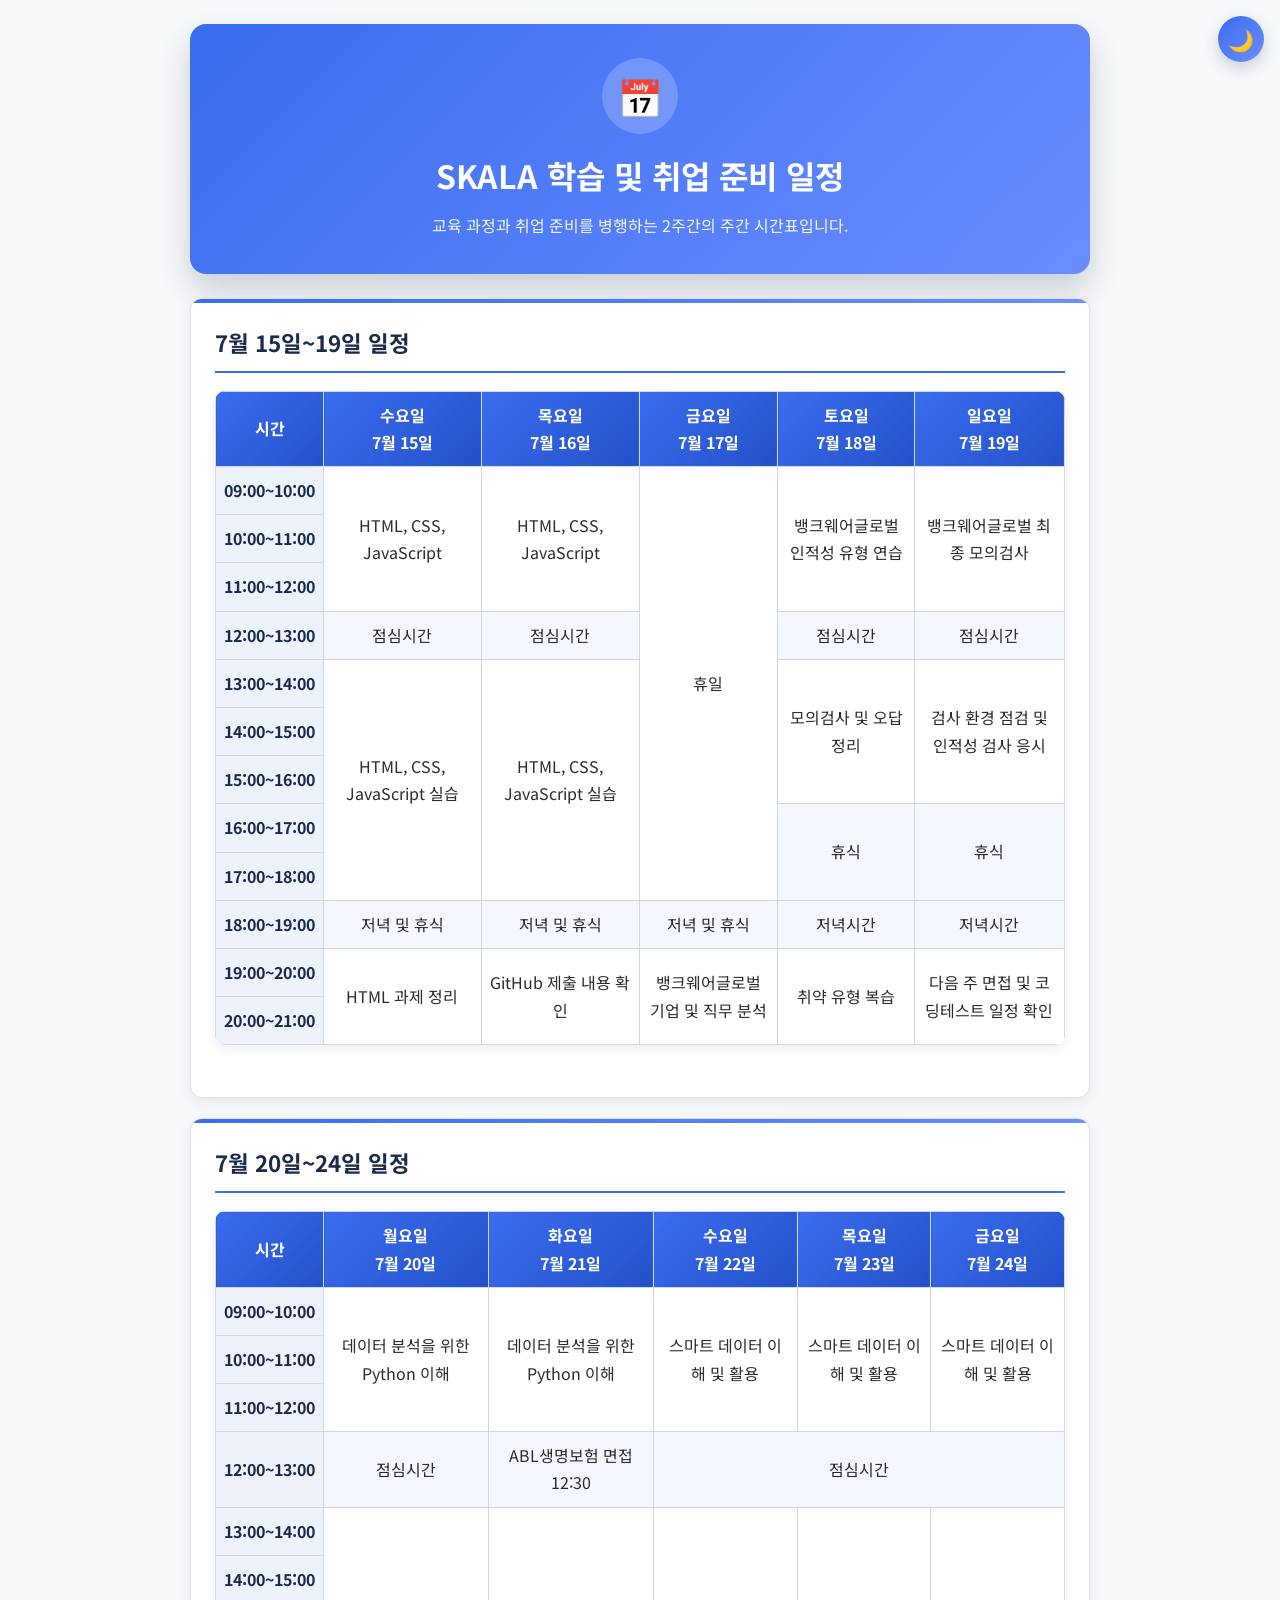
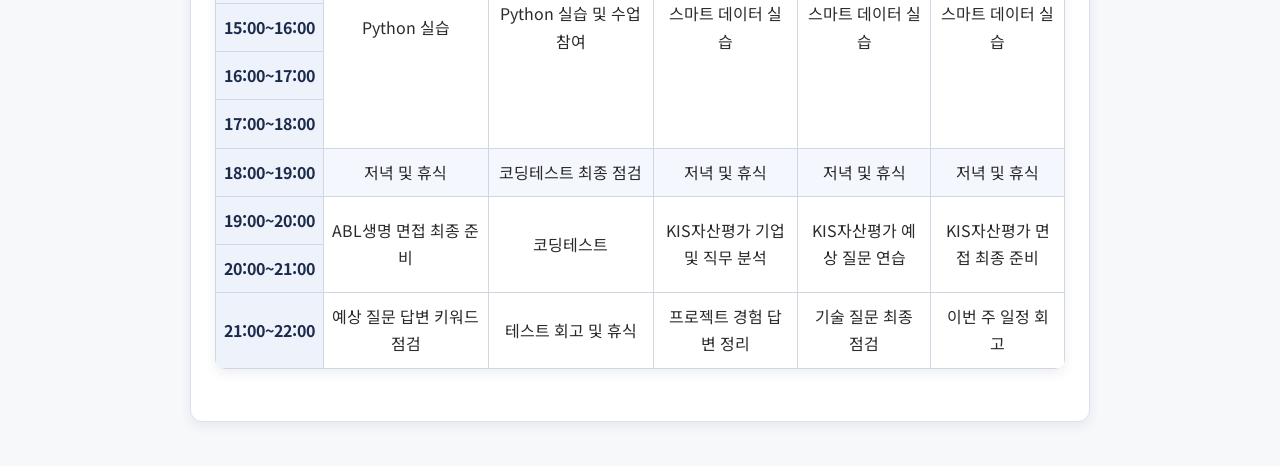
==== html/myClass.html @ 1952b0b2 "feat: 강의 일정표 페이지 재디자인" ====
<!DOCTYPE html>
<html lang="ko">
<head>
  <meta charset="UTF-8">
  <meta name="viewport" content="width=device-width, initial-scale=1.0">
  <title>일정표</title>
  <link rel="icon" type="image/svg+xml" href="../media/favicon.svg">
  <script>
    if (localStorage.getItem("theme") === "dark") {
      document.documentElement.setAttribute("data-theme", "dark");
    }
  </script>
  <link rel="preconnect" href="https://fonts.googleapis.com">
  <link rel="preconnect" href="https://fonts.gstatic.com" crossorigin>
  <link href="https://fonts.googleapis.com/css2?family=Noto+Sans+KR:wght@400;500;700&display=swap" rel="stylesheet">
  <link rel="stylesheet" href="../css/style.css">
</head>
<body>
  <button id="theme-toggle" class="theme-toggle" aria-label="다크모드 전환">🌙</button>
  <div class="container">
  <header class="hero">
    <div class="hero-icon">📅</div>
    <h1>SKALA 학습 및 취업 준비 일정</h1>
    <p>교육 과정과 취업 준비를 병행하는 2주간의 주간 시간표입니다.</p>
  </header>

  <section class="section-card">
  <h2>7월 15일~19일 일정</h2>
  <table>
    <thead>
      <tr>
        <th>시간</th>
        <th>수요일<br>7월 15일</th>
        <th>목요일<br>7월 16일</th>
        <th>금요일<br>7월 17일</th>
        <th>토요일<br>7월 18일</th>
        <th>일요일<br>7월 19일</th>
      </tr>
    </thead>
    <tbody>
      <tr>
        <th>09:00~10:00</th>
        <td rowspan="3">HTML, CSS, JavaScript</td>
        <td rowspan="3">HTML, CSS, JavaScript</td>
        <td rowspan="9">휴일</td>
        <td rowspan="3">뱅크웨어글로벌 인적성 유형 연습</td>
        <td rowspan="3">뱅크웨어글로벌 최종 모의검사</td>
      </tr>
      <tr>
        <th>10:00~11:00</th>
      </tr>
      <tr>
        <th>11:00~12:00</th>
      </tr>
      <tr>
        <th>12:00~13:00</th>
        <td>점심시간</td>
        <td>점심시간</td>
        <td>점심시간</td>
        <td>점심시간</td>
      </tr>
      <tr>
        <th>13:00~14:00</th>
        <td rowspan="5">HTML, CSS, JavaScript 실습</td>
        <td rowspan="5">HTML, CSS, JavaScript 실습</td>
        <td rowspan="3">모의검사 및 오답 정리</td>
        <td rowspan="3">검사 환경 점검 및 인적성 검사 응시</td>
      </tr>
      <tr>
        <th>14:00~15:00</th>
      </tr>
      <tr>
        <th>15:00~16:00</th>
      </tr>
      <tr>
        <th>16:00~17:00</th>
        <td rowspan="2">휴식</td>
        <td rowspan="2">휴식</td>
      </tr>
      <tr>
        <th>17:00~18:00</th>
      </tr>
      <tr>
        <th>18:00~19:00</th>
        <td>저녁 및 휴식</td>
        <td>저녁 및 휴식</td>
        <td>저녁 및 휴식</td>
        <td>저녁시간</td>
        <td>저녁시간</td>
      </tr>
      <tr>
        <th>19:00~20:00</th>
        <td rowspan="2">HTML 과제 정리</td>
        <td rowspan="2">GitHub 제출 내용 확인</td>
        <td rowspan="2">뱅크웨어글로벌 기업 및 직무 분석</td>
        <td rowspan="2">취약 유형 복습</td>
        <td rowspan="2">다음 주 면접 및 코딩테스트 일정 확인</td>
      </tr>
      <tr>
        <th>20:00~21:00</th>
      </tr>
    </tbody>
  </table>
  </section>

  <section class="section-card">
  <h2>7월 20일~24일 일정</h2>
  <table>
    <thead>
      <tr>
        <th>시간</th>
        <th>월요일<br>7월 20일</th>
        <th>화요일<br>7월 21일</th>
        <th>수요일<br>7월 22일</th>
        <th>목요일<br>7월 23일</th>
        <th>금요일<br>7월 24일</th>
      </tr>
    </thead>
    <tbody>
      <tr>
        <th>09:00~10:00</th>
        <td rowspan="3">데이터 분석을 위한 Python 이해</td>
        <td rowspan="3">데이터 분석을 위한 Python 이해</td>
        <td rowspan="3">스마트 데이터 이해 및 활용</td>
        <td rowspan="3">스마트 데이터 이해 및 활용</td>
        <td rowspan="3">스마트 데이터 이해 및 활용</td>
      </tr>
      <tr>
        <th>10:00~11:00</th>
      </tr>
      <tr>
        <th>11:00~12:00</th>
      </tr>
      <tr>
        <th>12:00~13:00</th>
        <td>점심시간</td>
        <td>ABL생명보험 면접 12:30</td>
        <td colspan="3">점심시간</td>
      </tr>
      <tr>
        <th>13:00~14:00</th>
        <td rowspan="5">Python 실습</td>
        <td rowspan="5">Python 실습 및 수업 참여</td>
        <td rowspan="5">스마트 데이터 실습</td>
        <td rowspan="5">스마트 데이터 실습</td>
        <td rowspan="5">스마트 데이터 실습</td>
      </tr>
      <tr>
        <th>14:00~15:00</th>
      </tr>
      <tr>
        <th>15:00~16:00</th>
      </tr>
      <tr>
        <th>16:00~17:00</th>
      </tr>
      <tr>
        <th>17:00~18:00</th>
      </tr>
      <tr>
        <th>18:00~19:00</th>
        <td>저녁 및 휴식</td>
        <td>코딩테스트 최종 점검</td>
        <td>저녁 및 휴식</td>
        <td>저녁 및 휴식</td>
        <td>저녁 및 휴식</td>
      </tr>
      <tr>
        <th>19:00~20:00</th>
        <td rowspan="2">ABL생명 면접 최종 준비</td>
        <td rowspan="2">코딩테스트</td>
        <td rowspan="2">KIS자산평가 기업 및 직무 분석</td>
        <td rowspan="2">KIS자산평가 예상 질문 연습</td>
        <td rowspan="2">KIS자산평가 면접 최종 준비</td>
      </tr>
      <tr>
        <th>20:00~21:00</th>
      </tr>
      <tr>
        <th>21:00~22:00</th>
        <td>예상 질문 답변 키워드 점검</td>
        <td>테스트 회고 및 휴식</td>
        <td>프로젝트 경험 답변 정리</td>
        <td>기술 질문 최종 점검</td>
        <td>이번 주 일정 회고</td>
      </tr>
    </tbody>
  </table>
  </section>
  </div>
  <script src="../script/darkMode.js"></script>
</body>
</html>
---- css/style.css ----
/* ===== 색상 변수 (라이트 테마 기본값) ===== */
:root {
  --color-bg: #f7f8fa;
  --color-text: #2b2b2b;
  --color-heading: #1a2b4c;
  --color-heading-accent: #24479c;
  --color-primary: #3a6df0;
  --color-primary-dark: #2451c9;
  --color-primary-light: #6a8dff;
  --color-card-bg: #ffffff;
  --color-border: #dbe2ef;
  --color-aside-bg: #eef2fb;
  --color-input-border: #c3ccdb;
  --color-reset-bg: #e4e8f0;
  --color-reset-bg-hover: #d3d9e6;
  --color-table-border: #d0d7e2;
  --color-row-alt: #f4f7fd;
  --color-row-hover: #dfe8fb;
  --color-shadow: rgba(26, 43, 76, 0.08);
  --color-shadow-strong: rgba(26, 43, 76, 0.2);
  --color-invalid: #d32f2f;
  --color-valid: #2e7d32;
}

/* ===== 다크 테마 오버라이드 ===== */
:root[data-theme="dark"] {
  --color-bg: #0f1420;
  --color-text: #dfe4f0;
  --color-heading: #f3f5fb;
  --color-heading-accent: #9db4f5;
  --color-primary: #5b8dff;
  --color-primary-dark: #3a6df0;
  --color-primary-light: #86a8ff;
  --color-card-bg: #1a2133;
  --color-border: #2b3450;
  --color-aside-bg: #1e2740;
  --color-input-border: #3a4560;
  --color-reset-bg: #2a3350;
  --color-reset-bg-hover: #35406a;
  --color-table-border: #2b3450;
  --color-row-alt: #202a42;
  --color-row-hover: #2b3757;
  --color-shadow: rgba(0, 0, 0, 0.4);
  --color-shadow-strong: rgba(0, 0, 0, 0.6);
  --color-invalid: #ff6b6b;
  --color-valid: #4caf50;
}

/* ===== 전체 테마 ===== */
body {
  font-family: "Noto Sans KR", sans-serif;
  line-height: 1.7;
  color: var(--color-text);
  background-color: var(--color-bg);
  margin: 0;
  padding: 24px;
  transition: background-color 0.3s ease, color 0.3s ease;
}

/* ===== 접근성: 키보드 포커스 표시 ===== */
a:focus-visible,
button:focus-visible,
input:focus-visible,
select:focus-visible,
textarea:focus-visible {
  outline: 3px solid var(--color-primary);
  outline-offset: 2px;
  border-radius: 4px;
}

/* ===== 접근성: 시각적으로 숨기되 스크린리더에는 노출 ===== */
.visually-hidden {
  position: absolute;
  width: 1px;
  height: 1px;
  padding: 0;
  margin: -1px;
  overflow: hidden;
  clip: rect(0, 0, 0, 0);
  white-space: nowrap;
  border: 0;
}

/* ===== 제목 강조 ===== */
h1 {
  color: var(--color-heading);
  font-size: 2em;
  padding-bottom: 12px;
  margin-bottom: 20px;
  border-bottom: 3px solid var(--color-primary);
}

h2 {
  color: var(--color-heading);
  font-size: 1.4em;
  padding: 8px 12px;
  margin-top: 32px;
  border-left: 5px solid var(--color-primary);
  background-color: var(--color-aside-bg);
  border-radius: 0 8px 8px 0;
}

h3 {
  color: var(--color-heading-accent);
}

/* ===== 링크 스타일 ===== */
a {
  color: var(--color-primary);
  text-decoration: none;
  transition: color 0.2s ease;
}

a:hover {
  color: var(--color-primary-dark);
  text-decoration: underline;
}

/* ===== 레이아웃 컨테이너 ===== */
.container {
  max-width: 900px;
  margin: 0 auto;
  padding: 0 16px;
}

/* ===== 히어로 헤더 (index.html) ===== */
header {
  background: linear-gradient(135deg, var(--color-primary), var(--color-primary-light));
  color: #ffffff;
  padding: 32px;
  border-radius: 16px;
  box-shadow: 0 16px 32px var(--color-shadow-strong);
  margin-bottom: 24px;
}

header h1 {
  color: #ffffff;
  border-bottom: none;
  margin: 0 0 10px 0;
  padding-bottom: 0;
  animation: fadeIn 1s ease;
}

header p {
  color: rgba(255, 255, 255, 0.92);
  margin: 0;
  max-width: 640px;
}

/* ===== 카드 공통 상단 그라데이션 바 ===== */
.side-column aside,
.side-column .game-section,
.content-layout main {
  position: relative;
  overflow: hidden;
}

.side-column aside::before,
.side-column .game-section::before,
.content-layout main::before {
  content: "";
  position: absolute;
  top: 0;
  left: 0;
  right: 0;
  height: 4px;
  background: linear-gradient(90deg, var(--color-primary), var(--color-primary-light));
}

/* ===== 여행 사진 카드 (myTrip.html) ===== */
.trip-card {
  margin: 0;
}

.trip-card img {
  display: block;
  width: 100%;
  height: 170px;
  object-fit: cover;
  border-radius: 10px;
  box-shadow: 0 4px 12px var(--color-shadow);
  transition: transform 0.25s ease, box-shadow 0.25s ease;
}

.trip-card img:hover {
  transform: translateY(-5px);
  box-shadow: 0 14px 26px var(--color-shadow-strong);
}

.trip-card figcaption {
  margin-top: 10px;
}

.trip-card figcaption strong {
  color: var(--color-heading);
  font-size: 1.05em;
}

.trip-card .trip-year {
  color: var(--color-heading-accent);
  font-size: 0.9em;
}

.trip-card figcaption small {
  display: block;
  margin-top: 4px;
  font-size: 0.75em;
  color: var(--color-heading-accent);
}

/* 미디어(오디오/비디오)를 카드 폭에 맞춤 */
.section-card audio {
  width: 100%;
}

.section-card video {
  display: block;
  width: 100%;
  max-width: 640px;
  margin: 0 auto;
  border-radius: 10px;
}

/* ===== 테이블 (myClass.html) ===== */
table {
  border-collapse: collapse;
  width: 100%;
  margin-bottom: 28px;
  box-shadow: 0 4px 12px var(--color-shadow);
  border-radius: 10px;
  overflow: hidden;
}

th,
td {
  border: 1px solid var(--color-table-border);
  padding: 10px 8px;
  text-align: center;
}

thead th {
  background: linear-gradient(135deg, var(--color-primary), var(--color-primary-dark));
  color: #ffffff;
}

tbody th {
  background-color: var(--color-aside-bg);
  color: var(--color-heading);
}

td {
  background-color: var(--color-card-bg);
  transition: background-color 0.15s ease;
}

/* 짝수 행 zebra 스트라이핑 */
tbody tr:nth-child(even) td {
  background-color: var(--color-row-alt);
}

/* 셀(칸) hover 강조 */
tbody td:hover {
  background-color: var(--color-row-hover);
}

/* ===== 회원가입 폼 (signUp.html) ===== */
fieldset {
  border: 1px solid var(--color-border);
  border-radius: 10px;
  padding: 20px;
  margin-bottom: 24px;
  background-color: var(--color-card-bg);
  box-shadow: 0 4px 12px var(--color-shadow);
}

legend {
  float: left;
  width: 100%;
  box-sizing: border-box;
  padding: 0 0 12px 0;
  margin-bottom: 18px;
  border-bottom: 2px solid var(--color-primary);
  font-weight: 700;
  color: var(--color-heading);
  font-size: 1.1em;
}

/* legend를 float으로 정상 흐름에 넣은 뒤 본문이 아래로 오도록 */
legend + * {
  clear: left;
}

label {
  font-weight: 500;
}

input[type="text"],
input[type="password"],
input[type="date"],
select,
textarea {
  width: 100%;
  max-width: 360px;
  padding: 10px 12px;
  margin-top: 6px;
  font-family: inherit;
  font-size: 1em;
  color: var(--color-text);
  background-color: var(--color-card-bg);
  border: 1px solid var(--color-input-border);
  border-radius: 6px;
  box-sizing: border-box;
  transition: border-color 0.2s ease;
}

input[type="text"]:focus,
input[type="password"]:focus,
input[type="date"]:focus,
select:focus,
textarea:focus {
  outline: none;
  border-color: var(--color-primary);
}

.hidden {
  display: none;
}

input[type="submit"],
input[type="reset"] {
  padding: 12px 24px;
  margin-right: 10px;
  font-size: 1em;
  font-weight: 700;
  border-radius: 6px;
  border: none;
  cursor: pointer;
  box-shadow: 0 4px 10px var(--color-shadow);
  transition: background-color 0.2s ease, transform 0.2s ease, box-shadow 0.2s ease;
}

input[type="submit"] {
  background: linear-gradient(135deg, var(--color-primary), var(--color-primary-dark));
  color: #ffffff;
}

input[type="submit"]:hover {
  transform: translateY(-2px);
  box-shadow: 0 10px 20px var(--color-shadow-strong);
}

input[type="reset"] {
  background-color: var(--color-reset-bg);
  color: var(--color-text);
}

input[type="reset"]:hover {
  background-color: var(--color-reset-bg-hover);
}

/* ===== 공통 히어로 헤더 (signUp / myProfile / myHoliday) ===== */
.hero {
  text-align: center;
  padding: 34px 24px;
  margin: 0 auto 24px auto;
  background: linear-gradient(135deg, var(--color-primary), var(--color-primary-light));
  border-radius: 16px;
  box-shadow: 0 16px 32px var(--color-shadow-strong);
}

/* 폼 폭에 맞춘 좁은 히어로 (signUp) */
.hero-narrow {
  max-width: 520px;
}

.hero-icon {
  width: 76px;
  height: 76px;
  margin: 0 auto 14px auto;
  display: flex;
  align-items: center;
  justify-content: center;
  font-size: 2.3em;
  background-color: rgba(255, 255, 255, 0.2);
  border-radius: 50%;
}

.hero h1 {
  color: #ffffff;
  border-bottom: none;
  margin: 0 0 10px 0;
  padding-bottom: 0;
}

.hero p {
  color: rgba(255, 255, 255, 0.92);
  margin: 0 auto;
  max-width: 480px;
}

/* ===== 회원가입 폼 레이아웃 (signUp.html) ===== */
.signup-form {
  max-width: 520px;
  margin: 0 auto;
}

.form-group {
  margin-bottom: 18px;
}

.form-group:last-child {
  margin-bottom: 0;
}

.form-group label,
.form-group .group-label {
  display: block;
  margin-bottom: 6px;
  font-weight: 500;
  color: var(--color-heading);
}

.form-group .required {
  color: var(--color-invalid);
  font-size: 0.85em;
  font-weight: 400;
}

/* 폼 내 입력 요소는 카드 폭에 맞춰 꽉 차게 */
.signup-form input[type="text"],
.signup-form input[type="password"],
.signup-form input[type="date"],
.signup-form select,
.signup-form textarea {
  max-width: 100%;
  margin-top: 0;
}

.signup-form textarea {
  resize: vertical;
}

/* 입력창 + 아이콘 래퍼 */
.input-wrap {
  position: relative;
}

.input-wrap input {
  padding-right: 38px;
}

.input-wrap.has-toggle input {
  padding-right: 68px;
}

/* 입력창 안쪽 ✓/✗ 상태 아이콘 */
.field-status {
  position: absolute;
  top: 50%;
  right: 12px;
  transform: translateY(-50%);
  font-size: 1em;
  font-weight: 700;
  pointer-events: none;
}

.input-wrap.has-toggle .field-status {
  right: 42px;
}

.field-status.valid {
  color: var(--color-valid);
}

.field-status.invalid {
  color: var(--color-invalid);
}

/* 비밀번호 표시/숨김 토글 */
.pw-toggle {
  position: absolute;
  top: 50%;
  right: 6px;
  transform: translateY(-50%);
  width: 30px;
  height: 30px;
  padding: 0;
  font-size: 1em;
  background: none;
  border: none;
  border-radius: 6px;
  box-shadow: none;
  cursor: pointer;
}

.pw-toggle:hover {
  background-color: var(--color-aside-bg);
  transform: translateY(-50%);
  box-shadow: none;
}

/* 자기소개 글자 수 카운터 */
.char-counter {
  display: block;
  margin-top: 4px;
  text-align: right;
  font-size: 0.85em;
  color: var(--color-heading-accent);
}

/* 이메일 한 줄 배치 */
.email-row {
  display: flex;
  flex-wrap: wrap;
  align-items: center;
  gap: 8px;
}

.email-row .email-at {
  color: var(--color-heading-accent);
  font-weight: 700;
}

.email-row #userEmail {
  flex: 1 1 120px;
}

.email-row #emailDomain {
  flex: 0 1 auto;
  width: auto;
}

.email-row #customDomain {
  flex: 1 1 100%;
}

/* 라디오 / 체크박스 그룹 */
.option-row {
  display: flex;
  flex-wrap: wrap;
  gap: 8px 20px;
}

.option-column {
  display: flex;
  flex-direction: column;
  gap: 10px;
}

.option {
  display: inline-flex;
  align-items: center;
  gap: 6px;
  font-weight: 400;
  cursor: pointer;
}

.option input {
  width: auto;
  margin: 0;
  cursor: pointer;
}

/* 제출 / 초기화 버튼 영역 */
.form-actions {
  display: flex;
  gap: 12px;
  margin-top: 8px;
}

.form-actions input {
  flex: 1;
  margin-right: 0;
}

/* ===== 좁은 페이지 컨테이너 (myProfile / myHoliday) ===== */
.container-narrow {
  max-width: 640px;
}

/* ===== 공통 섹션 카드 (myProfile / myHoliday) ===== */
.section-card {
  position: relative;
  overflow: hidden;
  background-color: var(--color-card-bg);
  border: 1px solid var(--color-border);
  border-radius: 12px;
  padding: 24px;
  margin-bottom: 20px;
  box-shadow: 0 4px 12px var(--color-shadow);
}

.section-card::before {
  content: "";
  position: absolute;
  top: 0;
  left: 0;
  right: 0;
  height: 4px;
  background: linear-gradient(90deg, var(--color-primary), var(--color-primary-light));
}

.section-card h2 {
  margin: 0 0 18px 0;
  padding: 0 0 10px 0;
  background: none;
  border-left: none;
  border-bottom: 2px solid var(--color-primary);
  border-radius: 0;
}

/* ===== 프로필 리스트 (myProfile.html) ===== */
/* 좋아하는 음식 - 칩 그리드 */
.food-list {
  list-style: none;
  margin: 0;
  padding: 0;
  display: grid;
  grid-template-columns: repeat(2, 1fr);
  gap: 12px;
}

.food-list li {
  padding: 14px 16px;
  background-color: var(--color-aside-bg);
  border-radius: 10px;
  font-weight: 500;
  transition: transform 0.2s ease;
}

.food-list li:hover {
  transform: translateY(-3px);
}

/* 올해 할 일 - 번호 뱃지 리스트 */
.todo-list {
  list-style: none;
  margin: 0;
  padding: 0;
  counter-reset: todo;
}

.todo-list li {
  counter-increment: todo;
  display: flex;
  align-items: center;
  gap: 14px;
  padding: 14px 0;
  border-bottom: 1px solid var(--color-border);
}

.todo-list li:last-child {
  border-bottom: none;
}

.todo-list li::before {
  content: counter(todo);
  flex-shrink: 0;
  width: 30px;
  height: 30px;
  display: flex;
  align-items: center;
  justify-content: center;
  background: linear-gradient(135deg, var(--color-primary), var(--color-primary-dark));
  color: #ffffff;
  border-radius: 50%;
  font-weight: 700;
  font-size: 0.9em;
}

/* 나를 설명하는 단어들 - 키워드 카드 */
.keyword-list {
  margin: 0;
  display: grid;
  gap: 16px;
}

.keyword-item {
  padding-left: 14px;
  border-left: 3px solid var(--color-primary);
}

.keyword-item dt {
  display: inline-block;
  margin-bottom: 6px;
  padding: 4px 14px;
  background: linear-gradient(135deg, var(--color-primary), var(--color-primary-dark));
  color: #ffffff;
  border-radius: 20px;
  font-weight: 700;
  font-size: 0.95em;
}

.keyword-item dd {
  margin: 0;
  color: var(--color-text);
}

/* ===== 휴일 페이지 타임라인 (myHoliday.html) ===== */
.timeline {
  position: relative;
  margin: 0;
}

.timeline::before {
  content: "";
  position: absolute;
  left: 30px;
  top: 14px;
  bottom: 14px;
  width: 2px;
  background: var(--color-border);
  z-index: 0;
}

.timeline-item {
  position: relative;
  display: flex;
  gap: 16px;
  padding-bottom: 18px;
}

.timeline-item:last-child {
  padding-bottom: 0;
}

.timeline-time {
  position: relative;
  z-index: 1;
  flex-shrink: 0;
  width: 60px;
  height: 28px;
  display: flex;
  align-items: center;
  justify-content: center;
  background: linear-gradient(135deg, var(--color-primary), var(--color-primary-dark));
  color: #ffffff;
  border-radius: 20px;
  font-weight: 700;
  font-size: 0.85em;
}

.timeline-desc {
  margin: 0;
  padding-top: 3px;
}

/* ===== 버튼 (미니 게임 등) ===== */
button {
  padding: 10px 20px;
  font-size: 1em;
  font-weight: 700;
  font-family: inherit;
  color: #ffffff;
  background: linear-gradient(135deg, var(--color-primary), var(--color-primary-dark));
  border: none;
  border-radius: 6px;
  cursor: pointer;
  box-shadow: 0 4px 10px var(--color-shadow);
  transition: background-color 0.2s ease, transform 0.2s ease, box-shadow 0.2s ease;
}

button:hover {
  transform: translateY(-2px);
  box-shadow: 0 10px 20px var(--color-shadow-strong);
}

/* ===== 다크모드 토글 버튼 ===== */
.theme-toggle {
  position: fixed;
  top: 16px;
  right: 16px;
  z-index: 1000;
  width: 46px;
  height: 46px;
  padding: 0;
  border-radius: 50%;
  border: none;
  background: linear-gradient(135deg, var(--color-primary), var(--color-primary-light));
  color: #ffffff;
  font-size: 1.3em;
  line-height: 1;
  display: flex;
  align-items: center;
  justify-content: center;
  cursor: pointer;
  box-shadow: 0 6px 16px var(--color-shadow-strong);
  transition: transform 0.25s ease;
}

.theme-toggle:hover {
  transform: scale(1.12) rotate(12deg);
}

/* ===== 바로가기 메뉴 Flexbox (index.html) ===== */
nav ul {
  display: flex;
  flex-wrap: wrap;
  gap: 12px 20px;
  list-style: none;
  padding: 0;
}

nav a {
  display: inline-block;
  padding: 8px 14px;
  border-radius: 20px;
  background-color: var(--color-aside-bg);
  color: var(--color-heading);
  transition: background-color 0.2s ease, color 0.2s ease, transform 0.2s ease, box-shadow 0.2s ease;
}

nav a:hover {
  background: linear-gradient(135deg, var(--color-primary), var(--color-primary-dark));
  color: #ffffff;
  text-decoration: none;
  transform: translateY(-2px);
  box-shadow: 0 6px 14px var(--color-shadow);
}

/* ===== 메뉴 하단 구분선 (index.html) ===== */
.nav-divider {
  border: none;
  border-top: 3px solid var(--color-primary);
  margin: 24px 0;
}

/* ===== main/side-column 가로 배치 (index.html) ===== */
.content-layout {
  display: flex;
  gap: 24px;
  align-items: stretch;
}

.content-layout main {
  flex: 2.2;
  min-width: 0;
  background-color: var(--color-card-bg);
  border: 1px solid var(--color-border);
  border-radius: 10px;
  padding: 16px;
  box-shadow: 0 4px 12px var(--color-shadow);
}

.side-column {
  flex: 1;
  min-width: 260px;
  display: flex;
  flex-direction: column;
  gap: 20px;
}

.side-column aside,
.side-column .game-section {
  border-radius: 10px;
  padding: 16px;
  box-shadow: 0 4px 12px var(--color-shadow);
}

.side-column aside {
  background-color: var(--color-aside-bg);
}

.side-column .game-section {
  background-color: var(--color-card-bg);
  border: 1px solid var(--color-border);
  display: flex;
  flex-direction: column;
  gap: 10px;
  align-items: stretch;
}

.side-column .game-section button {
  width: 100%;
  text-align: center;
}

.content-layout main h2,
.side-column aside h2,
.side-column .game-section h2 {
  margin-top: 0;
}

/* ===== 이달의 베스트 컷 (index.html) ===== */
.best-cut {
  margin: 0;
}

.best-cut img {
  width: 100%;
  height: auto;
  display: block;
  border-radius: 10px;
  box-shadow: 0 8px 20px var(--color-shadow);
}

.best-cut figcaption {
  margin-top: 10px;
  font-size: 0.9em;
  color: var(--color-heading-accent);
  font-style: italic;
}

/* ===== 여행 사진 Grid (myTrip.html) ===== */
.trip-gallery {
  display: grid;
  grid-template-columns: repeat(3, 1fr);
  gap: 20px;
}

/* ===== 헤더 등장 애니메이션 ===== */
@keyframes fadeIn {
  from {
    opacity: 0;
    transform: translateY(-16px);
  }
  to {
    opacity: 1;
    transform: translateY(0);
  }
}

/* ===== 실시간 날씨/시각 (index.html) ===== */
#weather-box,
#worldtime-box {
  margin-top: 12px;
  padding: 12px;
  background-color: var(--color-card-bg);
  border: 1px solid var(--color-border);
  border-radius: 8px;
}

#weather-box ul,
#worldtime-box ul {
  margin: 8px 0 0 0;
  padding-left: 20px;
}

/* ===== 실시간 유효성 검사 (signUp.html) ===== */
.field-feedback {
  display: inline-block;
  margin-top: 4px;
  min-height: 1.1em;
  font-size: 0.85em;
}

.field-feedback.invalid {
  color: var(--color-invalid);
}

.field-feedback.valid {
  color: var(--color-valid);
}

input.invalid {
  border-color: var(--color-invalid) !important;
}

input.valid {
  border-color: var(--color-valid) !important;
}

/* ===== 반응형 웹 디자인 (786px 이하) ===== */
@media (max-width: 786px) {
  body {
    padding: 16px;
  }

  nav ul {
    flex-direction: column;
  }

  .content-layout {
    flex-direction: column;
  }

  .trip-gallery {
    grid-template-columns: 1fr;
  }

  .theme-toggle {
    top: 10px;
    right: 10px;
    width: 40px;
    height: 40px;
    font-size: 1.1em;
  }
}
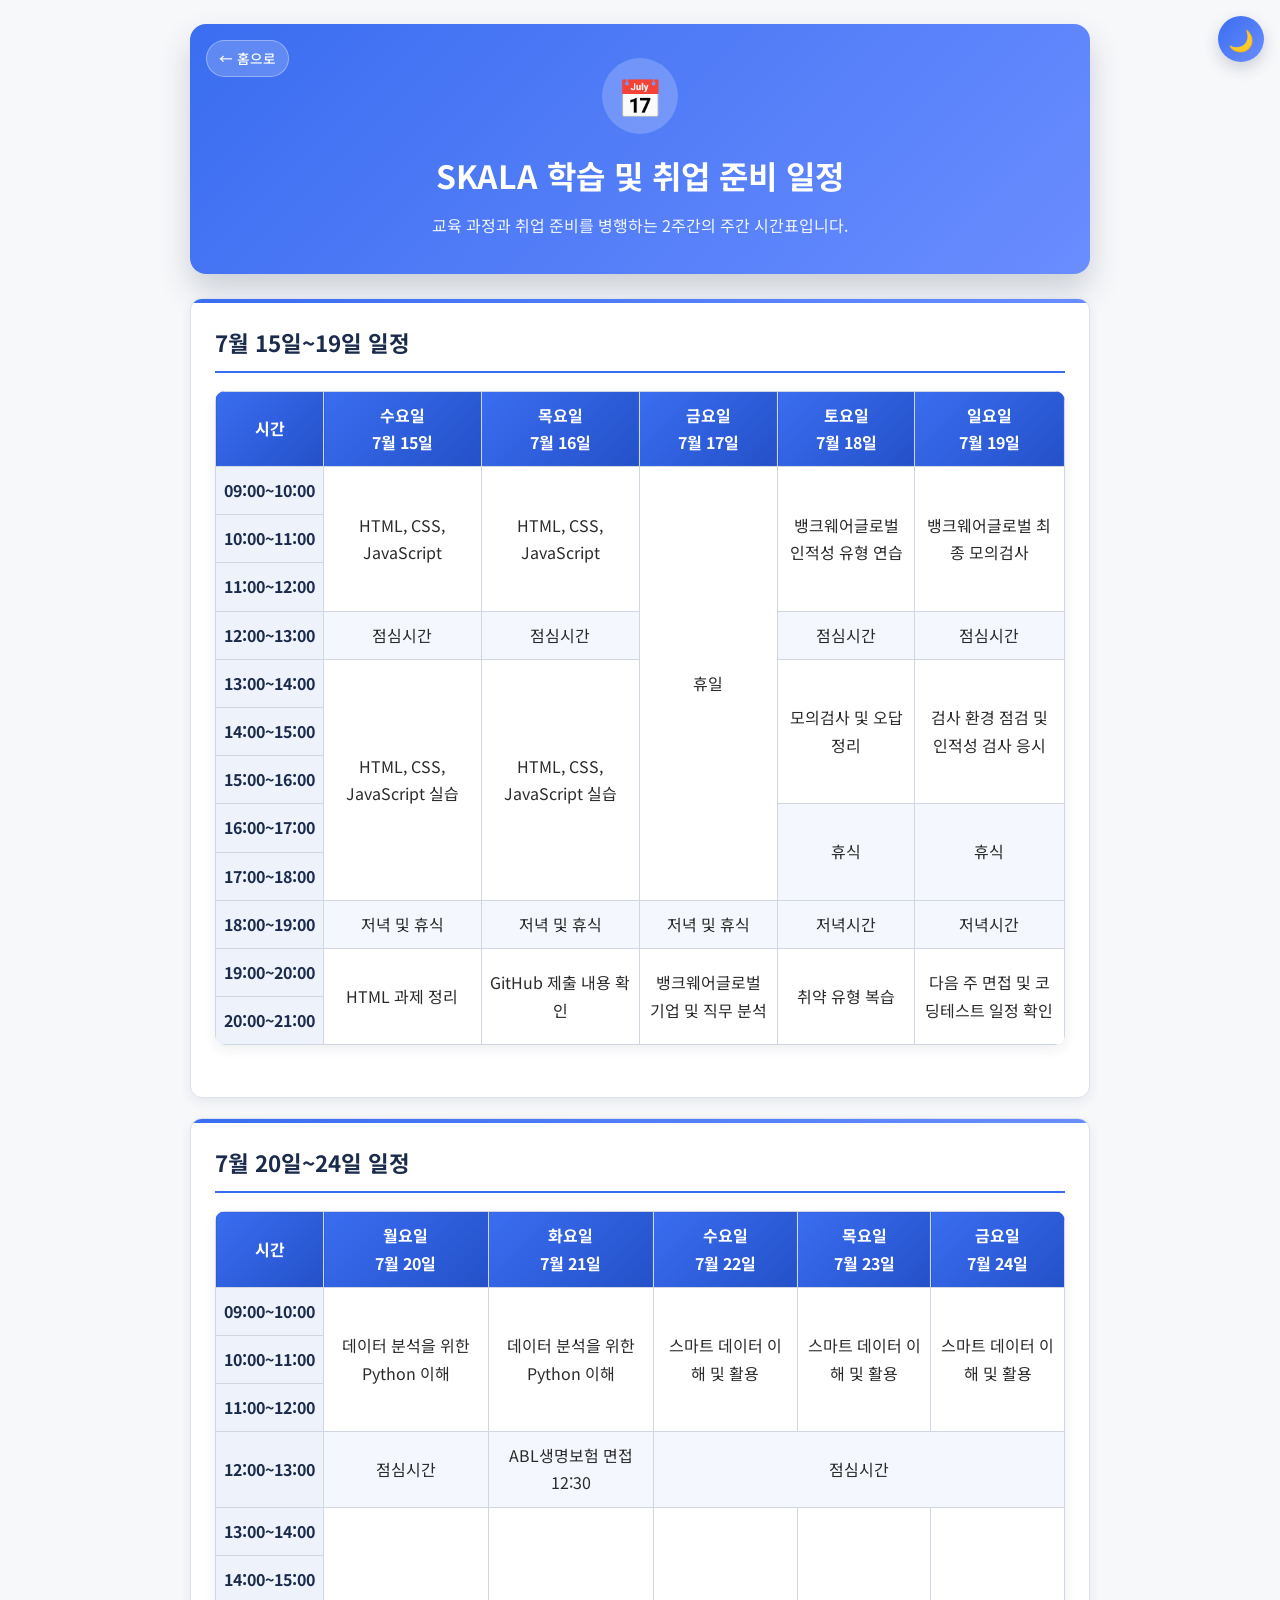
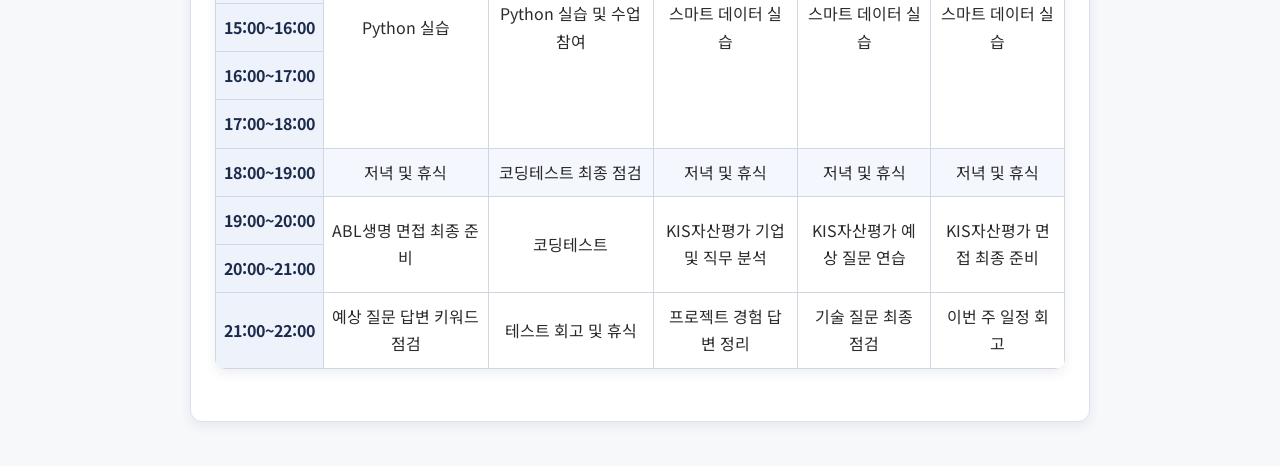
==== commit d0d18354: "feat: 하위 페이지 hero에 홈으로 돌아가는 링크 추가" ====
--- a/html/myClass.html
+++ b/html/myClass.html
@@ -19,6 +19,7 @@
   <button id="theme-toggle" class="theme-toggle" aria-label="다크모드 전환">🌙</button>
   <div class="container">
   <header class="hero">
+    <a href="index.html" class="home-link">← 홈으로</a>
     <div class="hero-icon">📅</div>
     <h1>SKALA 학습 및 취업 준비 일정</h1>
     <p>교육 과정과 취업 준비를 병행하는 2주간의 주간 시간표입니다.</p>
--- a/css/style.css
+++ b/css/style.css
@@ -2,6 +2,7 @@
 :root {
   --color-bg: #f7f8fa;
   --color-text: #2b2b2b;
+  --color-text-muted: #6b7280;
   --color-heading: #1a2b4c;
   --color-heading-accent: #24479c;
   --color-primary: #3a6df0;
@@ -26,6 +27,7 @@
 :root[data-theme="dark"] {
   --color-bg: #0f1420;
   --color-text: #dfe4f0;
+  --color-text-muted: #9aa4bd;
   --color-heading: #f3f5fb;
   --color-heading-accent: #9db4f5;
   --color-primary: #5b8dff;
@@ -123,41 +125,15 @@
   padding: 0 16px;
 }
 
-/* ===== 히어로 헤더 (index.html) ===== */
-header {
-  background: linear-gradient(135deg, var(--color-primary), var(--color-primary-light));
-  color: #ffffff;
-  padding: 32px;
-  border-radius: 16px;
-  box-shadow: 0 16px 32px var(--color-shadow-strong);
-  margin-bottom: 24px;
-}
-
-header h1 {
-  color: #ffffff;
-  border-bottom: none;
-  margin: 0 0 10px 0;
-  padding-bottom: 0;
-  animation: fadeIn 1s ease;
-}
-
-header p {
-  color: rgba(255, 255, 255, 0.92);
-  margin: 0;
-  max-width: 640px;
-}
-
 /* ===== 카드 공통 상단 그라데이션 바 ===== */
 .side-column aside,
-.side-column .game-section,
-.content-layout main {
+.side-column .game-section {
   position: relative;
   overflow: hidden;
 }
 
 .side-column aside::before,
-.side-column .game-section::before,
-.content-layout main::before {
+.side-column .game-section::before {
   content: "";
   position: absolute;
   top: 0;
@@ -360,6 +336,7 @@
 
 /* ===== 공통 히어로 헤더 (signUp / myProfile / myHoliday) ===== */
 .hero {
+  position: relative;
   text-align: center;
   padding: 34px 24px;
   margin: 0 auto 24px auto;
@@ -368,6 +345,28 @@
   box-shadow: 0 16px 32px var(--color-shadow-strong);
 }
 
+.home-link {
+  position: absolute;
+  top: 16px;
+  left: 16px;
+  display: inline-flex;
+  align-items: center;
+  gap: 4px;
+  padding: 6px 12px;
+  font-size: 0.85rem;
+  font-weight: 500;
+  color: #ffffff;
+  background-color: rgba(255, 255, 255, 0.18);
+  border: 1px solid rgba(255, 255, 255, 0.35);
+  border-radius: 999px;
+  transition: background-color 0.2s ease, transform 0.2s ease;
+}
+
+.home-link:hover {
+  background-color: rgba(255, 255, 255, 0.3);
+  transform: translateX(-2px);
+}
+
 /* 폼 폭에 맞춘 좁은 히어로 (signUp) */
 .hero-narrow {
   max-width: 520px;
@@ -390,12 +389,29 @@
   border-bottom: none;
   margin: 0 0 10px 0;
   padding-bottom: 0;
+  animation: fadeIn 1s ease;
 }
 
 .hero p {
   color: rgba(255, 255, 255, 0.92);
   margin: 0 auto;
   max-width: 480px;
+}
+
+/* 히어로 인사말 + 실시간 시계 (index.html) */
+.hero-clock {
+  width: fit-content;
+  margin: 16px auto 0;
+  padding: 8px 18px;
+  background-color: rgba(255, 255, 255, 0.18);
+  border-radius: 20px;
+  color: #ffffff;
+  font-weight: 500;
+  font-variant-numeric: tabular-nums;
+}
+
+.hero-clock #clock {
+  font-weight: 700;
 }
 
 /* ===== 회원가입 폼 레이아웃 (signUp.html) ===== */
@@ -696,6 +712,55 @@
   color: var(--color-text);
 }
 
+/* ===== 회원가입 완료 페이지 (signUpResult.html) ===== */
+/* 안내 사항 체크 리스트 */
+.notice-list {
+  list-style: none;
+  margin: 0;
+  padding: 0;
+}
+
+.notice-list li {
+  position: relative;
+  padding: 8px 0 8px 30px;
+}
+
+.notice-list li::before {
+  content: "✓";
+  position: absolute;
+  left: 0;
+  top: 8px;
+  color: var(--color-valid);
+  font-weight: 700;
+}
+
+/* 이동 링크 - 버튼형 그리드 */
+.result-links {
+  display: grid;
+  grid-template-columns: repeat(2, 1fr);
+  gap: 12px;
+  margin-top: 14px;
+}
+
+.result-links a {
+  display: block;
+  padding: 14px 16px;
+  text-align: center;
+  background-color: var(--color-aside-bg);
+  color: var(--color-heading);
+  border-radius: 10px;
+  font-weight: 500;
+  transition: transform 0.2s ease, background 0.2s ease, color 0.2s ease, box-shadow 0.2s ease;
+}
+
+.result-links a:hover {
+  background: linear-gradient(135deg, var(--color-primary), var(--color-primary-dark));
+  color: #ffffff;
+  text-decoration: none;
+  transform: translateY(-3px);
+  box-shadow: 0 8px 18px var(--color-shadow);
+}
+
 /* ===== 휴일 페이지 타임라인 (myHoliday.html) ===== */
 .timeline {
   position: relative;
@@ -792,30 +857,64 @@
   transform: scale(1.12) rotate(12deg);
 }
 
-/* ===== 바로가기 메뉴 Flexbox (index.html) ===== */
-nav ul {
+/* ===== 스탯 요약 스트립 (index.html) ===== */
+.stats-strip {
   display: flex;
   flex-wrap: wrap;
-  gap: 12px 20px;
-  list-style: none;
-  padding: 0;
-}
-
-nav a {
-  display: inline-block;
-  padding: 8px 14px;
-  border-radius: 20px;
-  background-color: var(--color-aside-bg);
+  justify-content: center;
+  gap: 6px 20px;
+  margin-bottom: 24px;
+  font-size: 0.85em;
+  color: var(--color-heading-accent);
+}
+
+.stat-item strong {
+  color: var(--color-primary);
+  font-weight: 700;
+}
+
+/* ===== 바로가기 카드 그리드 (index.html) ===== */
+.nav-cards {
+  display: grid;
+  grid-template-columns: repeat(auto-fit, minmax(160px, 1fr));
+  gap: 16px;
+}
+
+.nav-card {
+  display: flex;
+  flex-direction: column;
+  align-items: center;
+  text-align: center;
+  gap: 6px;
+  padding: 20px 16px;
+  background-color: var(--color-card-bg);
+  border: 1px solid var(--color-border);
+  border-radius: 12px;
   color: var(--color-heading);
-  transition: background-color 0.2s ease, color 0.2s ease, transform 0.2s ease, box-shadow 0.2s ease;
-}
-
-nav a:hover {
-  background: linear-gradient(135deg, var(--color-primary), var(--color-primary-dark));
-  color: #ffffff;
+  box-shadow: 0 4px 12px var(--color-shadow);
+  transition: transform 0.2s ease, box-shadow 0.2s ease, border-color 0.2s ease;
+}
+
+.nav-card:hover {
+  transform: translateY(-5px);
+  border-color: var(--color-primary);
+  box-shadow: 0 14px 26px var(--color-shadow-strong);
   text-decoration: none;
-  transform: translateY(-2px);
-  box-shadow: 0 6px 14px var(--color-shadow);
+}
+
+.nav-card-icon {
+  font-size: 2em;
+  line-height: 1;
+}
+
+.nav-card-title {
+  font-weight: 700;
+  color: var(--color-heading);
+}
+
+.nav-card-desc {
+  font-size: 0.82em;
+  color: var(--color-heading-accent);
 }
 
 /* ===== 메뉴 하단 구분선 (index.html) ===== */
@@ -829,17 +928,19 @@
 .content-layout {
   display: flex;
   gap: 24px;
-  align-items: stretch;
-}
-
-.content-layout main {
+  align-items: flex-start;
+}
+
+.main-column {
   flex: 2.2;
   min-width: 0;
-  background-color: var(--color-card-bg);
-  border: 1px solid var(--color-border);
-  border-radius: 10px;
-  padding: 16px;
-  box-shadow: 0 4px 12px var(--color-shadow);
+  display: flex;
+  flex-direction: column;
+  gap: 20px;
+}
+
+.main-column .section-card {
+  margin-bottom: 0;
 }
 
 .side-column {
@@ -875,30 +976,343 @@
   text-align: center;
 }
 
+/* ===== 미니 게임 버튼 애니메이션 ===== */
+.game-emoji {
+  display: inline-block;
+  transform-origin: 70% 70%;
+  animation: gameWiggle 2.6s ease-in-out infinite;
+}
+
+@keyframes gameWiggle {
+  0%, 88%, 100% { transform: rotate(0deg); }
+  91% { transform: rotate(-14deg); }
+  94% { transform: rotate(12deg); }
+  97% { transform: rotate(-6deg); }
+}
+
+.game-btn {
+  position: relative;
+  overflow: hidden;
+  display: flex;
+  align-items: center;
+  justify-content: center;
+  gap: 10px;
+  /* 로드 시 순차 등장 */
+  opacity: 0;
+  animation: gameBtnIn 0.5s ease forwards;
+}
+
+.game-section .game-btn:nth-of-type(1) { animation-delay: 0.05s; }
+.game-section .game-btn:nth-of-type(2) { animation-delay: 0.15s; }
+.game-section .game-btn:nth-of-type(3) { animation-delay: 0.25s; }
+
+@keyframes gameBtnIn {
+  from { opacity: 0; transform: translateY(12px); }
+  to { opacity: 1; transform: translateY(0); }
+}
+
+.game-btn-icon {
+  font-size: 1.3rem;
+  line-height: 1;
+  transition: transform 0.25s ease;
+}
+
+.game-btn:hover .game-btn-icon {
+  animation: gameIconBounce 0.5s ease;
+}
+
+@keyframes gameIconBounce {
+  0%, 100% { transform: translateY(0) rotate(0); }
+  30% { transform: translateY(-5px) rotate(-8deg); }
+  60% { transform: translateY(-2px) rotate(6deg); }
+}
+
+/* 호버 시 빛 스윕 효과 */
+.game-btn::after {
+  content: "";
+  position: absolute;
+  top: 0;
+  left: -75%;
+  width: 50%;
+  height: 100%;
+  background: linear-gradient(
+    120deg,
+    rgba(255, 255, 255, 0) 0%,
+    rgba(255, 255, 255, 0.45) 50%,
+    rgba(255, 255, 255, 0) 100%
+  );
+  transform: skewX(-20deg);
+  pointer-events: none;
+}
+
+.game-btn:hover::after {
+  animation: gameShine 0.7s ease;
+}
+
+@keyframes gameShine {
+  from { left: -75%; }
+  to { left: 130%; }
+}
+
+@media (prefers-reduced-motion: reduce) {
+  .game-emoji,
+  .game-btn {
+    animation: none;
+    opacity: 1;
+  }
+  .game-btn:hover .game-btn-icon,
+  .game-btn:hover::after {
+    animation: none;
+  }
+}
+
 .content-layout main h2,
 .side-column aside h2,
 .side-column .game-section h2 {
   margin-top: 0;
 }
 
-/* ===== 이달의 베스트 컷 (index.html) ===== */
-.best-cut {
+/* ===== 실시간 정보 위젯 ===== */
+.live-header {
+  display: flex;
+  align-items: center;
+  gap: 8px;
+}
+
+.live-dot {
+  width: 10px;
+  height: 10px;
+  border-radius: 50%;
+  background-color: var(--color-valid);
+  box-shadow: 0 0 0 0 var(--color-valid);
+  animation: livePulse 1.8s infinite;
+}
+
+@keyframes livePulse {
+  0% {
+    box-shadow: 0 0 0 0 rgba(46, 125, 50, 0.5);
+  }
+  70% {
+    box-shadow: 0 0 0 8px rgba(46, 125, 50, 0);
+  }
+  100% {
+    box-shadow: 0 0 0 0 rgba(46, 125, 50, 0);
+  }
+}
+
+.location-badge {
+  display: inline-block;
+  margin: 0 0 4px;
+  padding: 4px 12px;
+  border-radius: 999px;
+  font-size: 0.85rem;
+  font-weight: 500;
+  color: var(--color-primary-dark);
+  background-color: var(--color-card-bg);
+  border: 1px solid var(--color-border);
+}
+
+@media (prefers-reduced-motion: reduce) {
+  .live-dot {
+    animation: none;
+  }
+}
+
+.info-city {
+  margin: 0 0 10px;
+  font-weight: 700;
+}
+
+.weather-main {
+  display: flex;
+  align-items: center;
+  gap: 12px;
+  margin-bottom: 12px;
+  padding: 14px 16px;
+  border-radius: 12px;
+  color: #ffffff;
+  background: linear-gradient(135deg, #6b7a90, #97a6ba);
+  box-shadow: 0 4px 10px var(--color-shadow);
+}
+
+.weather-main-icon {
+  font-size: 2.4rem;
+  line-height: 1;
+}
+
+.weather-main-text {
+  font-size: 1.25rem;
+  font-weight: 700;
+  text-shadow: 0 1px 2px rgba(0, 0, 0, 0.25);
+}
+
+/* 날씨 상태·낮밤에 따른 배경 그라데이션 */
+.weather-main.sky-clear-day {
+  background: linear-gradient(135deg, #4a90e2, #67c1f5);
+}
+.weather-main.sky-clear-night {
+  background: linear-gradient(135deg, #1e2a52, #3a4780);
+}
+.weather-main.sky-cloud {
+  background: linear-gradient(135deg, #6b7a90, #97a6ba);
+}
+.weather-main.sky-fog {
+  background: linear-gradient(135deg, #8a94a3, #aeb6c2);
+}
+.weather-main.sky-rain {
+  background: linear-gradient(135deg, #445c7a, #6b8299);
+}
+.weather-main.sky-snow {
+  background: linear-gradient(135deg, #5d86b3, #9cbfe0);
+}
+.weather-main.sky-storm {
+  background: linear-gradient(135deg, #34344e, #565676);
+}
+
+.stat-grid {
+  display: grid;
+  grid-template-columns: 1fr 1fr;
+  gap: 10px;
+}
+
+.stat-tile {
+  display: flex;
+  flex-direction: column;
+  align-items: center;
+  gap: 2px;
+  padding: 12px 8px;
+  border-radius: 10px;
+  background-color: var(--color-card-bg);
+  border: 1px solid var(--color-border);
+}
+
+.stat-tile-icon {
+  font-size: 1.4rem;
+  line-height: 1;
+}
+
+.stat-tile-value {
+  font-size: 1.35rem;
+  font-weight: 700;
+  color: var(--color-primary);
+}
+
+.stat-tile-label {
+  font-size: 0.8rem;
+  color: var(--color-text-muted);
+}
+
+.time-display {
+  display: flex;
+  align-items: baseline;
+  gap: 10px;
+  margin-bottom: 6px;
+}
+
+.time-big {
+  font-size: 2rem;
+  font-weight: 700;
+  color: var(--color-primary);
+  line-height: 1;
+}
+
+.time-date {
+  font-size: 0.95rem;
+  color: var(--color-text-muted);
+}
+
+.time-zone {
   margin: 0;
-}
-
-.best-cut img {
+  font-size: 0.9rem;
+  color: var(--color-text-muted);
+}
+
+/* ===== 이달의 베스트 컷 캐러셀 (index.html) ===== */
+.carousel-slides {
+  position: relative;
+  height: 280px;
+  border-radius: 12px;
+  overflow: hidden;
+  box-shadow: 0 8px 20px var(--color-shadow);
+}
+
+.carousel-slide {
+  position: absolute;
+  inset: 0;
+  margin: 0;
+  opacity: 0;
+  transition: opacity 0.8s ease;
+}
+
+.carousel-slide.active {
+  opacity: 1;
+}
+
+.carousel-slide img {
   width: 100%;
-  height: auto;
+  height: 100%;
+  object-fit: cover;
   display: block;
-  border-radius: 10px;
-  box-shadow: 0 8px 20px var(--color-shadow);
-}
-
-.best-cut figcaption {
-  margin-top: 10px;
+}
+
+.carousel-slide figcaption {
+  position: absolute;
+  left: 0;
+  right: 0;
+  bottom: 0;
+  padding: 24px 16px 12px 16px;
+  background: linear-gradient(to top, rgba(0, 0, 0, 0.75), transparent);
+  color: #ffffff;
   font-size: 0.9em;
+}
+
+.carousel-dots {
+  display: flex;
+  justify-content: center;
+  gap: 8px;
+  margin-top: 12px;
+}
+
+.carousel-dot {
+  width: 10px;
+  height: 10px;
+  padding: 0;
+  border: none;
+  border-radius: 50%;
+  background-color: var(--color-border);
+  box-shadow: none;
+  cursor: pointer;
+  transition: background-color 0.2s ease, transform 0.2s ease;
+}
+
+.carousel-dot:hover {
+  background-color: var(--color-primary-light);
+  transform: scale(1.2);
+  box-shadow: none;
+}
+
+/* 활성 점은 현재 사진에 맞는 색으로 표시 */
+.carousel-dot.active {
+  transform: scale(1.25);
+}
+
+.carousel-dot:nth-child(1).active {
+  background-color: #3a6df0; /* 뉴욕 - 블루 */
+}
+
+.carousel-dot:nth-child(2).active {
+  background-color: #f0993a; /* LA - 앰버 */
+}
+
+.carousel-dot:nth-child(3).active {
+  background-color: #a34bd0; /* 라스베가스 - 퍼플 */
+}
+
+.carousel-hint {
+  margin: 10px 0 0 0;
+  font-size: 0.85em;
   color: var(--color-heading-accent);
-  font-style: italic;
+  text-align: center;
 }
 
 /* ===== 여행 사진 Grid (myTrip.html) ===== */
@@ -966,15 +1380,15 @@
     padding: 16px;
   }
 
-  nav ul {
-    flex-direction: column;
-  }
-
   .content-layout {
     flex-direction: column;
   }
 
   .trip-gallery {
+    grid-template-columns: 1fr;
+  }
+
+  .result-links {
     grid-template-columns: 1fr;
   }
 
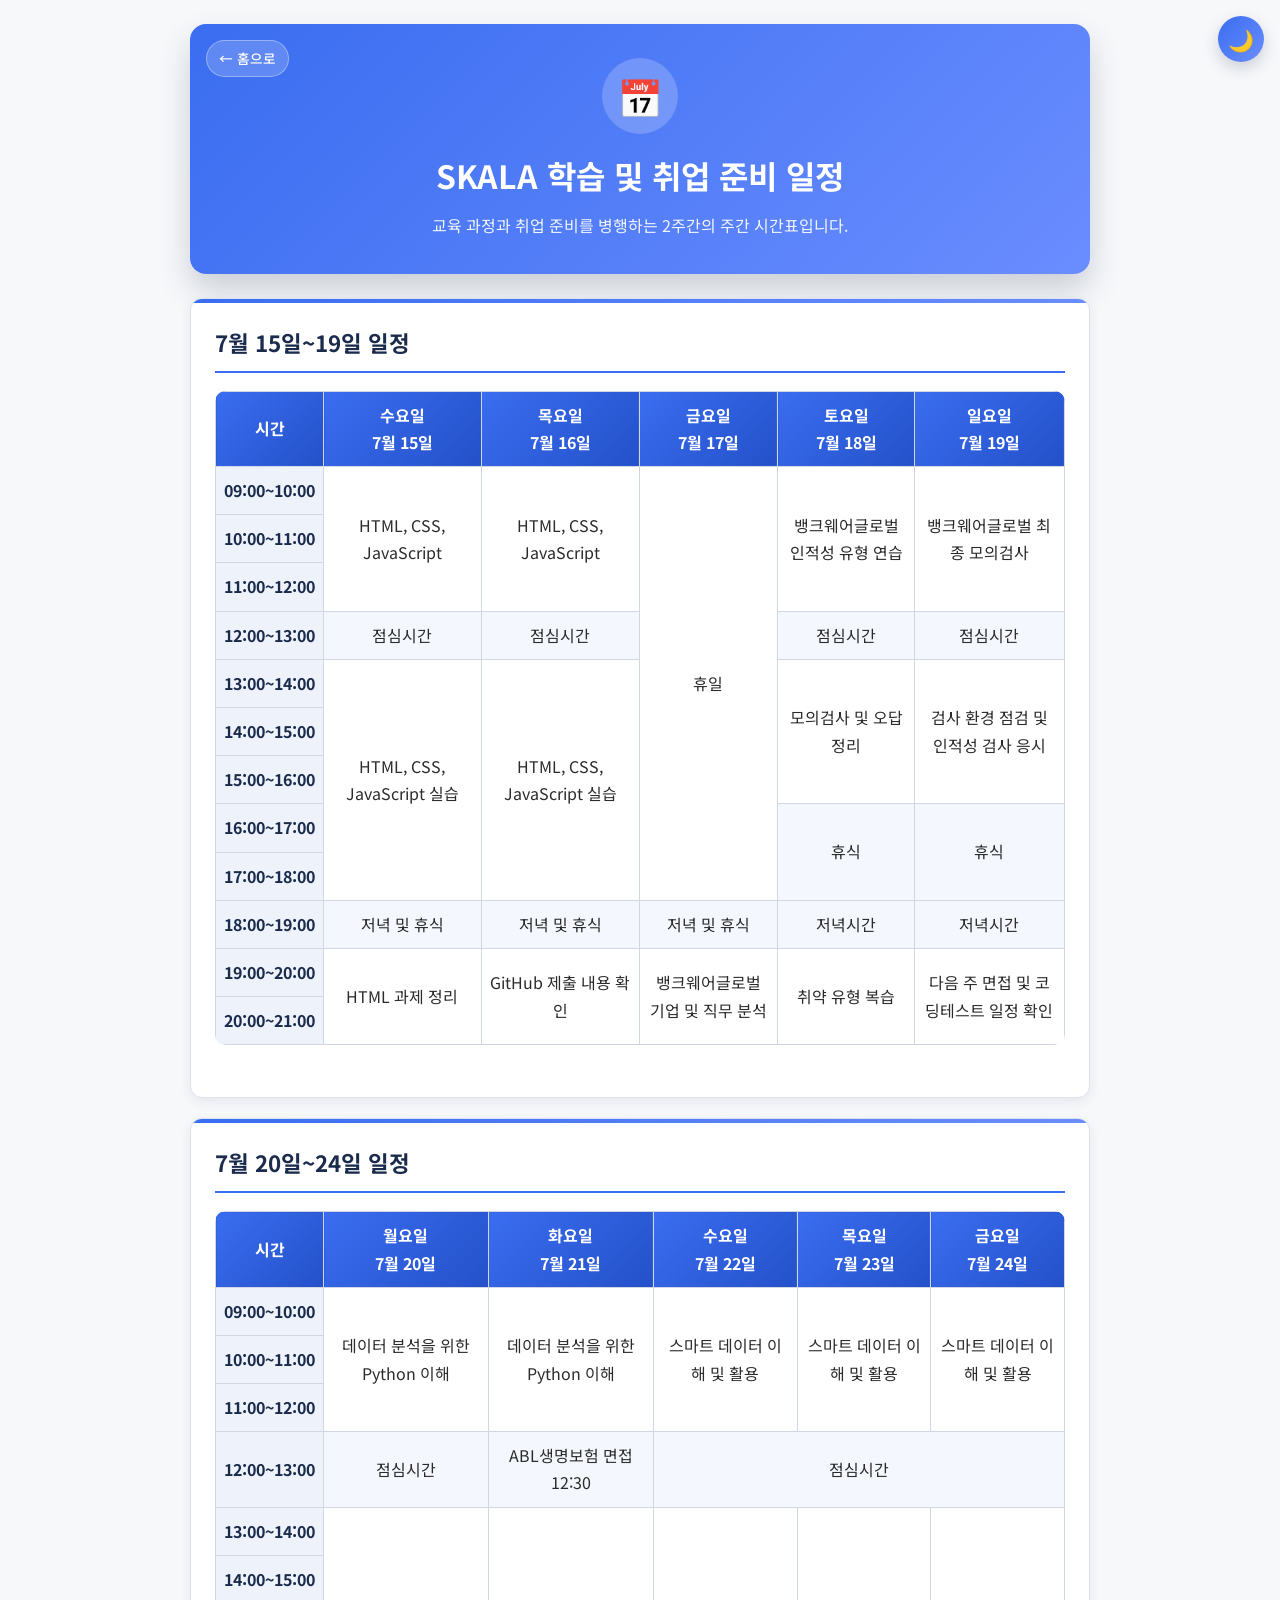
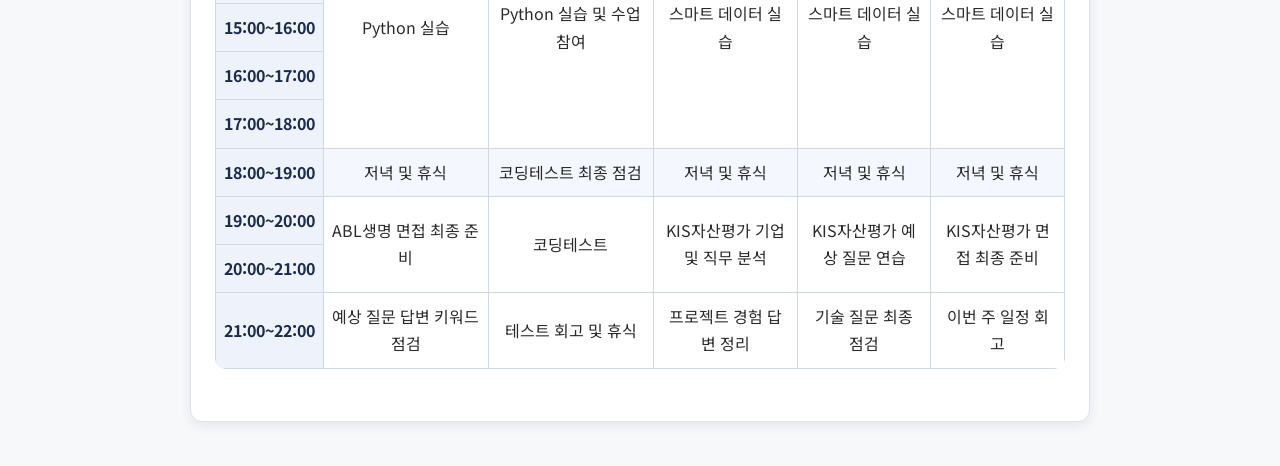
==== commit 7798b4a5: "fix: 시간표를 가로 스크롤 래퍼로 감싸 모바일 대응" ====
--- a/html/myClass.html
+++ b/html/myClass.html
@@ -3,6 +3,7 @@
 <head>
   <meta charset="UTF-8">
   <meta name="viewport" content="width=device-width, initial-scale=1.0">
+  <meta name="description" content="SKALA 주간 강의 시간표와 취업 준비 일정을 한눈에 정리한 페이지입니다.">
   <title>일정표</title>
   <link rel="icon" type="image/svg+xml" href="../media/favicon.svg">
   <script>
@@ -27,6 +28,7 @@
 
   <section class="section-card">
   <h2>7월 15일~19일 일정</h2>
+  <div class="table-scroll">
   <table>
     <thead>
       <tr>
@@ -102,10 +104,12 @@
       </tr>
     </tbody>
   </table>
+  </div>
   </section>
 
   <section class="section-card">
   <h2>7월 20일~24일 일정</h2>
+  <div class="table-scroll">
   <table>
     <thead>
       <tr>
@@ -187,6 +191,7 @@
       </tr>
     </tbody>
   </table>
+  </div>
   </section>
   </div>
   <script src="../script/darkMode.js"></script>
--- a/css/style.css
+++ b/css/style.css
@@ -198,13 +198,26 @@
 }
 
 /* ===== 테이블 (myClass.html) ===== */
+/* 좁은 화면에서 표가 짓눌리지 않고 가로 스크롤되도록 감싸는 래퍼 */
+.table-scroll {
+  overflow-x: auto;
+  margin-bottom: 28px;
+  border-radius: 10px;
+  -webkit-overflow-scrolling: touch;
+}
+
 table {
   border-collapse: collapse;
   width: 100%;
+  min-width: 640px;
   margin-bottom: 28px;
   box-shadow: 0 4px 12px var(--color-shadow);
   border-radius: 10px;
   overflow: hidden;
+}
+
+.table-scroll table {
+  margin-bottom: 0;
 }
 
 th,
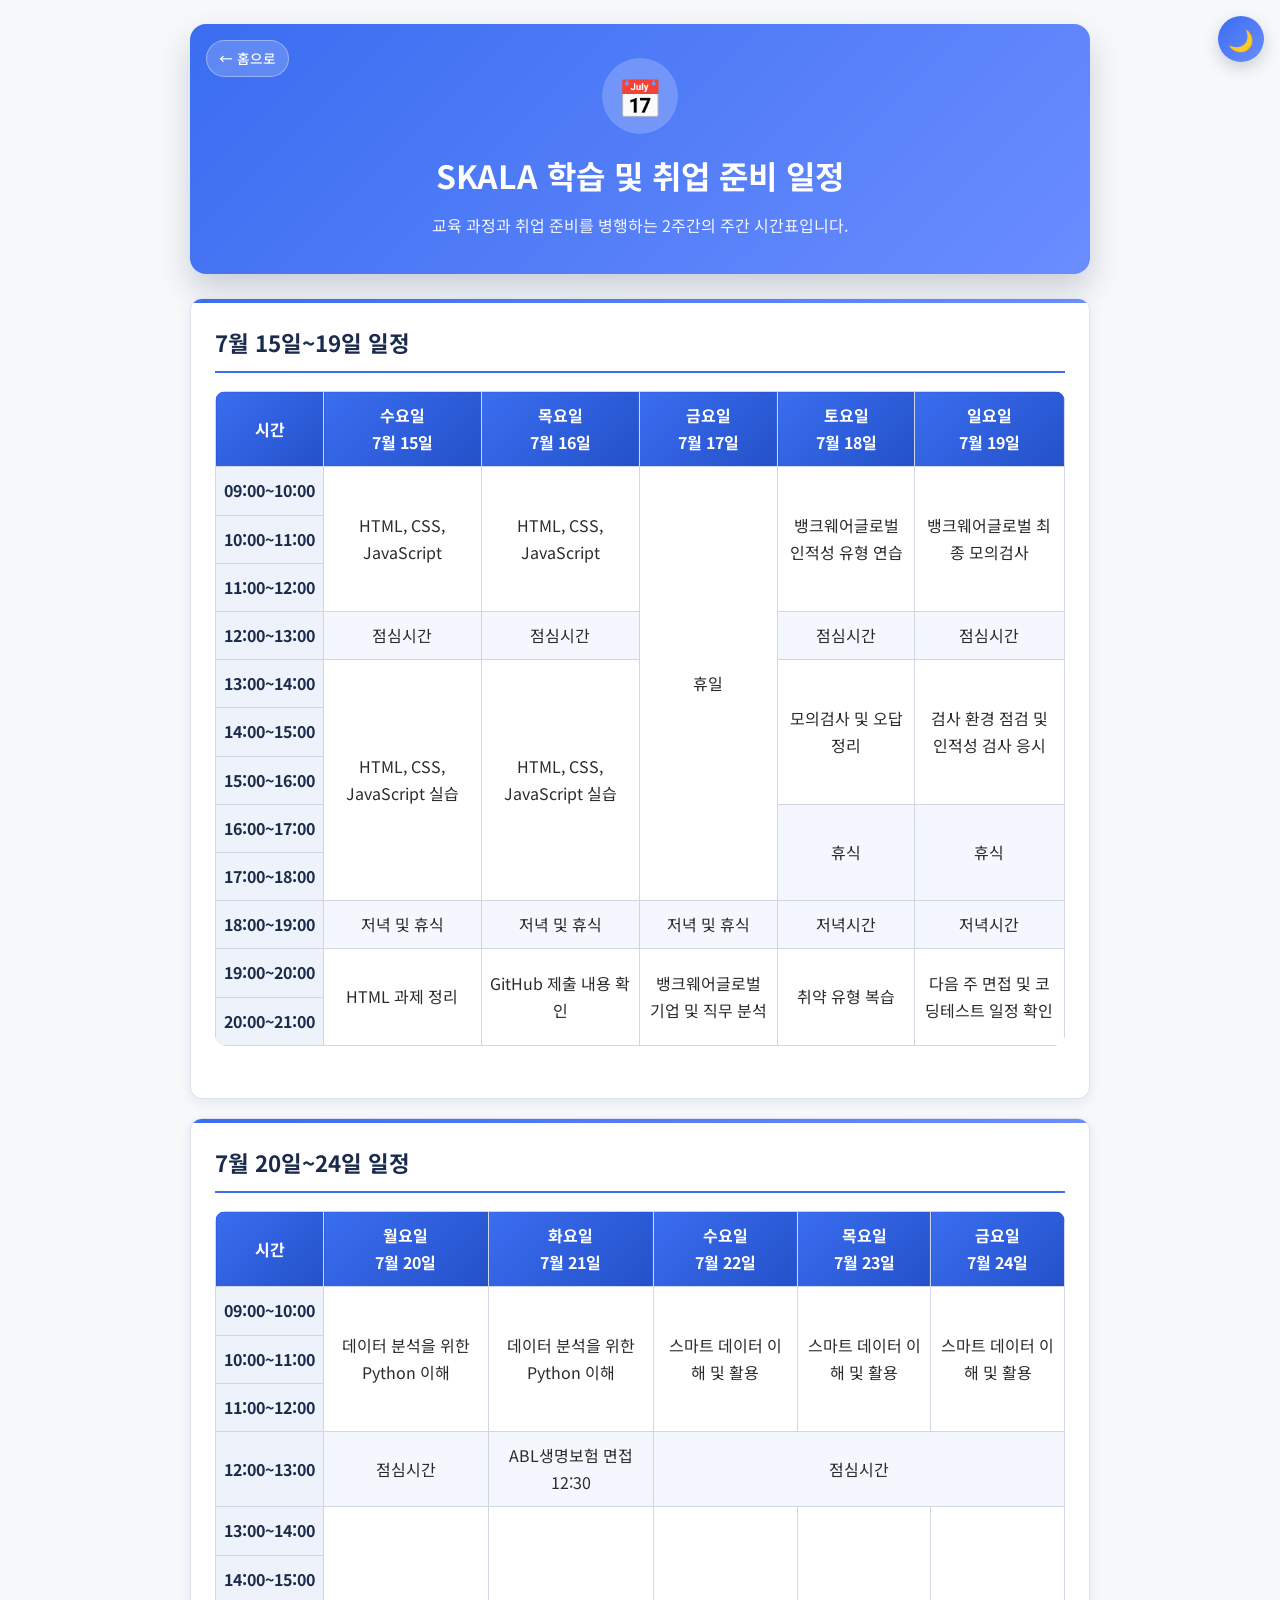
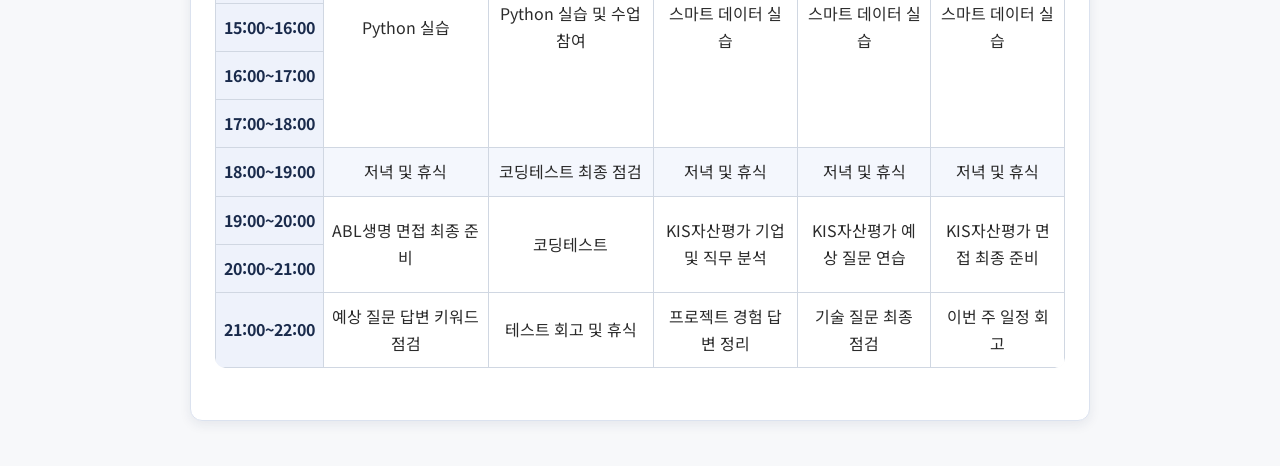
==== commit fc6b815a: "feat: 스크롤 시 섹션 등장 애니메이션 추가" ====
--- a/html/myClass.html
+++ b/html/myClass.html
@@ -195,5 +195,6 @@
   </section>
   </div>
   <script src="../script/darkMode.js"></script>
+  <script src="../script/scrollReveal.js"></script>
 </body>
 </html>
--- a/css/style.css
+++ b/css/style.css
@@ -1085,6 +1085,19 @@
   margin-top: 0;
 }
 
+/* ===== 스크롤 등장 애니메이션 ===== */
+.reveal {
+  opacity: 0;
+  transform: translateY(22px);
+  transition: opacity 0.6s ease, transform 0.6s ease;
+  will-change: opacity, transform;
+}
+
+.reveal.is-visible {
+  opacity: 1;
+  transform: none;
+}
+
 /* ===== 실시간 정보 위젯 ===== */
 .live-header {
   display: flex;
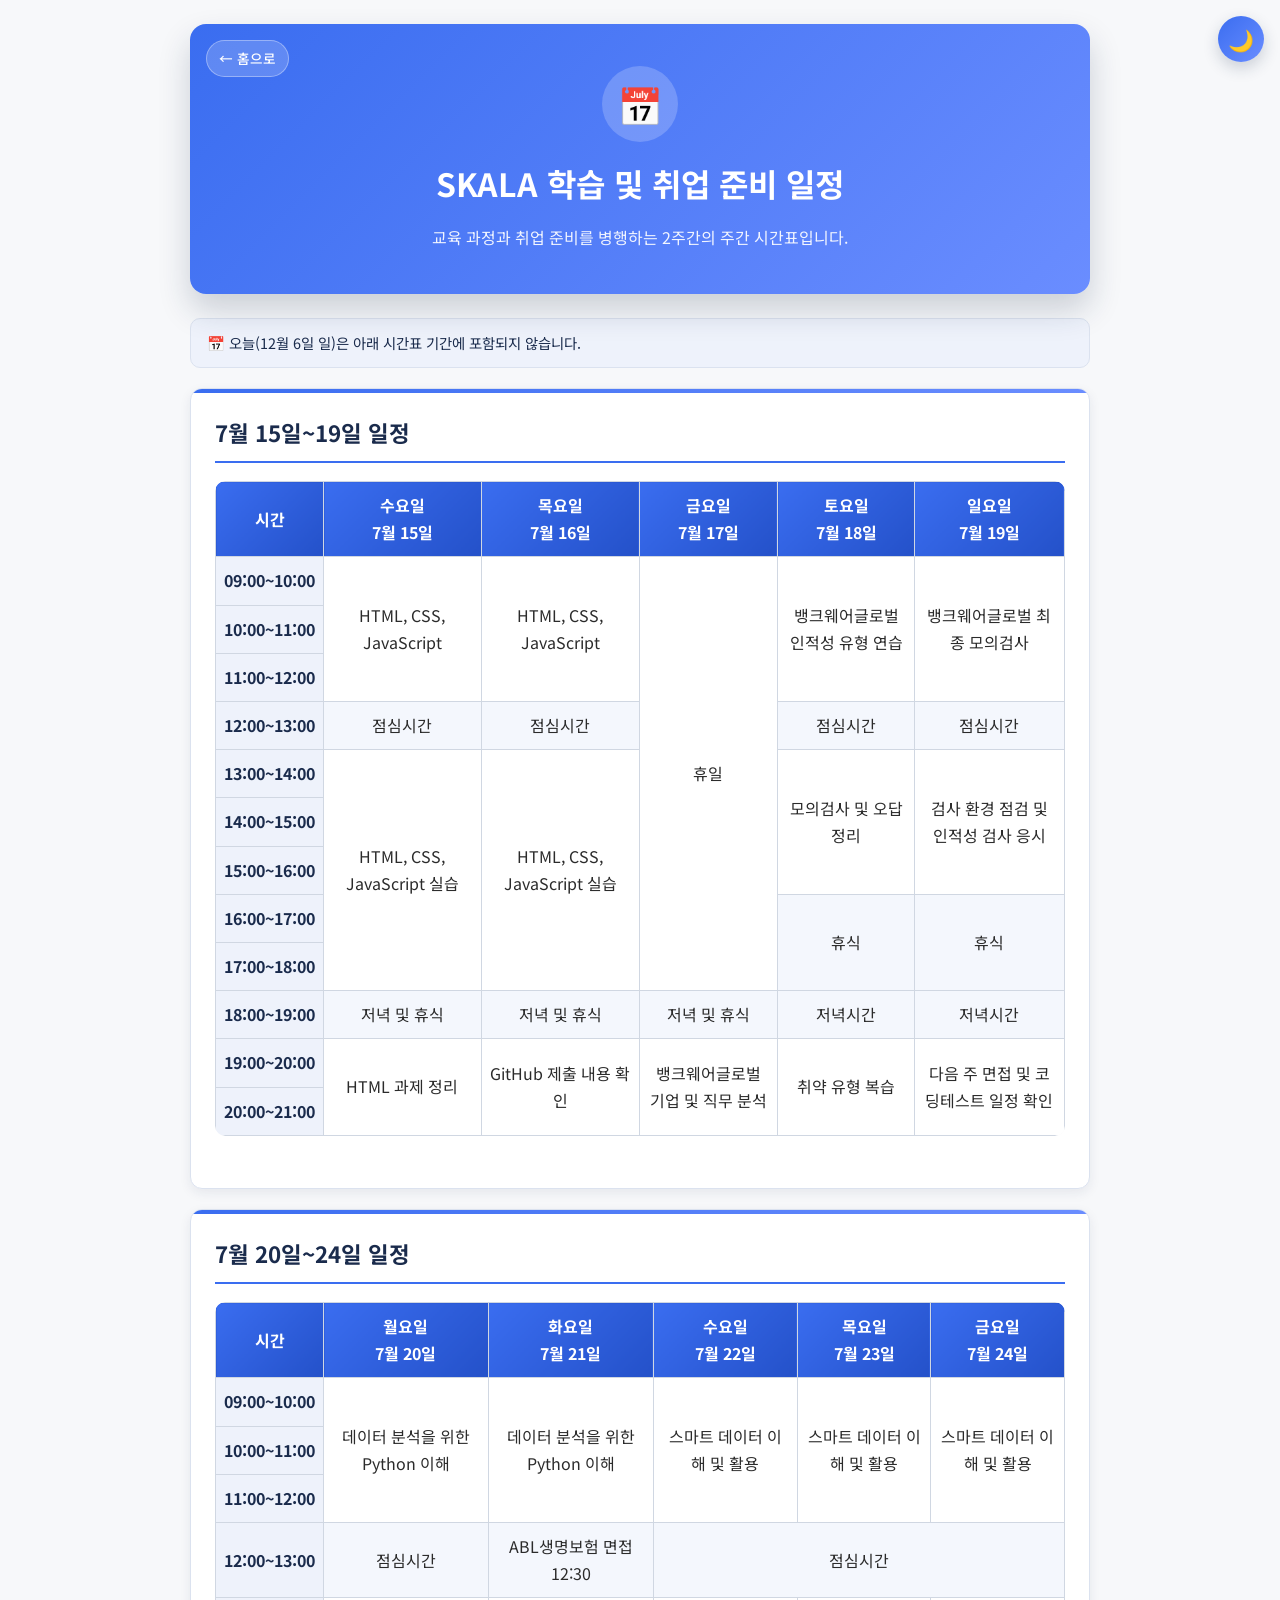
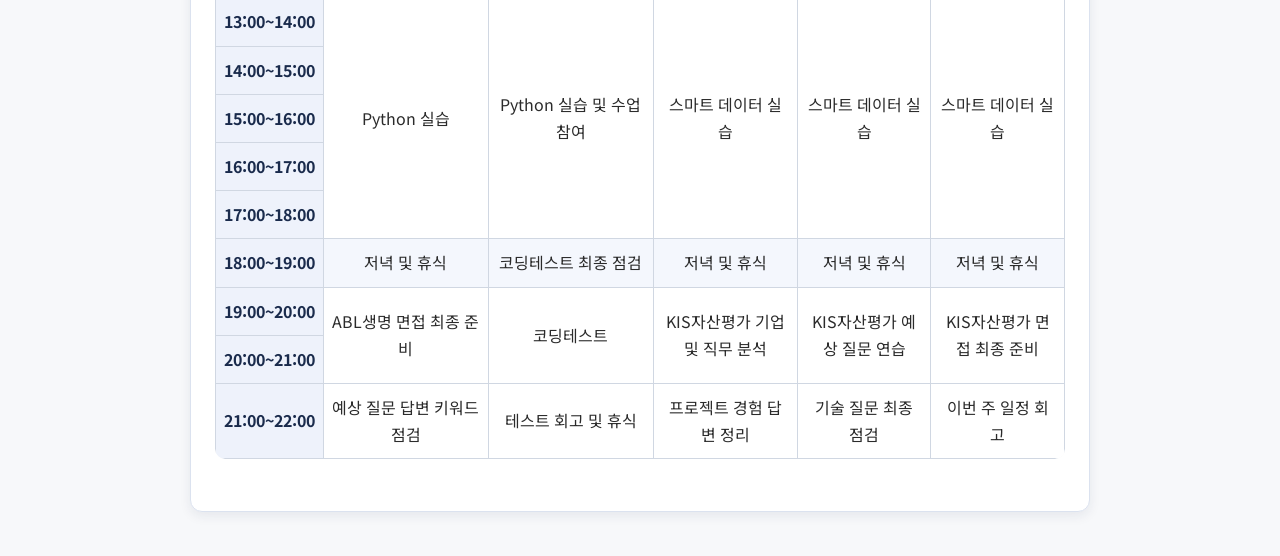
==== commit afb3791d: "feat: 오늘 요일 열 강조 추가" ====
--- a/html/myClass.html
+++ b/html/myClass.html
@@ -196,5 +196,7 @@
   </div>
   <script src="../script/darkMode.js"></script>
   <script src="../script/scrollReveal.js"></script>
+  <script src="../script/backToTop.js"></script>
+  <script src="../script/classToday.js"></script>
 </body>
 </html>
--- a/css/style.css
+++ b/css/style.css
@@ -17,6 +17,7 @@
   --color-table-border: #d0d7e2;
   --color-row-alt: #f4f7fd;
   --color-row-hover: #dfe8fb;
+  --color-today-tint: rgba(232, 145, 43, 0.16);
   --color-shadow: rgba(26, 43, 76, 0.08);
   --color-shadow-strong: rgba(26, 43, 76, 0.2);
   --color-invalid: #d32f2f;
@@ -42,6 +43,7 @@
   --color-table-border: #2b3450;
   --color-row-alt: #202a42;
   --color-row-hover: #2b3757;
+  --color-today-tint: rgba(240, 166, 65, 0.22);
   --color-shadow: rgba(0, 0, 0, 0.4);
   --color-shadow-strong: rgba(0, 0, 0, 0.6);
   --color-invalid: #ff6b6b;
@@ -163,6 +165,111 @@
   box-shadow: 0 14px 26px var(--color-shadow-strong);
 }
 
+.trip-card img.lightbox-trigger {
+  cursor: zoom-in;
+}
+
+.trip-card img.lightbox-trigger:focus-visible {
+  outline: 3px solid var(--color-primary);
+  outline-offset: 3px;
+}
+
+/* ===== 사진 라이트박스 (myTrip.html) ===== */
+.lightbox {
+  position: fixed;
+  inset: 0;
+  z-index: 2000;
+  display: none;
+  align-items: center;
+  justify-content: center;
+  padding: 24px;
+  background: rgba(8, 12, 22, 0.88);
+  backdrop-filter: blur(4px);
+}
+
+.lightbox.open {
+  display: flex;
+}
+
+.lightbox-content {
+  margin: 0;
+  display: flex;
+  flex-direction: column;
+  align-items: center;
+  gap: 14px;
+}
+
+.lightbox-img {
+  max-width: 92vw;
+  max-height: 78vh;
+  object-fit: contain;
+  border-radius: 10px;
+  box-shadow: 0 20px 50px rgba(0, 0, 0, 0.5);
+}
+
+.lightbox-caption {
+  color: #f2f4f8;
+  font-weight: 600;
+  font-size: 0.95rem;
+  text-align: center;
+}
+
+.lightbox-close,
+.lightbox-nav {
+  position: fixed;
+  display: grid;
+  place-items: center;
+  padding: 0;
+  border: none;
+  border-radius: 50%;
+  color: #ffffff;
+  background: rgba(255, 255, 255, 0.15);
+  box-shadow: none;
+  cursor: pointer;
+  line-height: 1;
+  transition: background 0.2s ease, transform 0.2s ease;
+}
+
+.lightbox-close {
+  top: 18px;
+  right: 18px;
+  width: 44px;
+  height: 44px;
+  font-size: 1.3rem;
+}
+
+.lightbox-nav {
+  top: 50%;
+  transform: translateY(-50%);
+  width: 48px;
+  height: 48px;
+  font-size: 2rem;
+}
+
+.lightbox-prev {
+  left: 18px;
+}
+
+.lightbox-next {
+  right: 18px;
+}
+
+.lightbox-close:hover {
+  background: rgba(255, 255, 255, 0.3);
+  transform: scale(1.08);
+}
+
+.lightbox-nav:hover {
+  background: rgba(255, 255, 255, 0.3);
+  transform: translateY(-50%) scale(1.08);
+}
+
+.lightbox-close:focus-visible,
+.lightbox-nav:focus-visible {
+  outline: 3px solid #ffffff;
+  outline-offset: 2px;
+}
+
 .trip-card figcaption {
   margin-top: 10px;
 }
@@ -250,6 +357,38 @@
 /* 셀(칸) hover 강조 */
 tbody td:hover {
   background-color: var(--color-row-hover);
+}
+
+/* ===== 오늘 요일 강조 (myClass.html) ===== */
+thead th.today-head {
+  background: linear-gradient(135deg, #efa53c, #e0821f);
+}
+
+.today-badge {
+  display: block;
+  margin-top: 5px;
+  font-size: 0.7rem;
+  font-weight: 700;
+  letter-spacing: 0.02em;
+}
+
+/* 배경색 위에 겹치는 오버레이라 zebra 줄무늬 위에서도 균일하게 보임 */
+td.today-col,
+tbody th.today-col {
+  background-image: linear-gradient(
+    var(--color-today-tint),
+    var(--color-today-tint)
+  );
+}
+
+.today-note {
+  margin: 0 0 20px;
+  padding: 12px 16px;
+  border-radius: 10px;
+  background-color: var(--color-aside-bg);
+  border: 1px solid var(--color-border);
+  color: var(--color-heading);
+  font-size: 0.9rem;
 }
 
 /* ===== 회원가입 폼 (signUp.html) ===== */
@@ -351,7 +490,7 @@
 .hero {
   position: relative;
   text-align: center;
-  padding: 34px 24px;
+  padding: 42px 26px;
   margin: 0 auto 24px auto;
   background: linear-gradient(135deg, var(--color-primary), var(--color-primary-light));
   border-radius: 16px;
@@ -400,7 +539,7 @@
 .hero h1 {
   color: #ffffff;
   border-bottom: none;
-  margin: 0 0 10px 0;
+  margin: 0 0 14px 0;
   padding-bottom: 0;
   animation: fadeIn 1s ease;
 }
@@ -409,22 +548,91 @@
   color: rgba(255, 255, 255, 0.92);
   margin: 0 auto;
   max-width: 480px;
+  line-height: 1.7;
 }
 
 /* 히어로 인사말 + 실시간 시계 (index.html) */
-.hero-clock {
-  width: fit-content;
-  margin: 16px auto 0;
-  padding: 8px 18px;
-  background-color: rgba(255, 255, 255, 0.18);
-  border-radius: 20px;
+/* index hero: 좌우 스플릿 레이아웃 (인사말 + 상태 카드) */
+.hero-split {
+  text-align: left;
+  display: flex;
+  align-items: center;
+  justify-content: space-between;
+  flex-wrap: wrap;
+  gap: 24px 32px;
+}
+
+.hero-main {
+  flex: 1 1 320px;
+  min-width: 0;
+  text-align: left;
+}
+
+/* .hero p 규칙(margin:0 auto)을 이기도록 .hero-split로 스코프 */
+.hero-split .hero-eyebrow {
+  margin: 0 0 12px;
+  max-width: none;
+  font-size: 0.82rem;
+  font-weight: 700;
+  letter-spacing: 0.04em;
+  color: rgba(255, 255, 255, 0.85);
+}
+
+.hero-split .hero-lead {
+  margin: 0;
+  max-width: 460px;
+  color: rgba(255, 255, 255, 0.92);
+  line-height: 1.7;
+}
+
+.hero-status {
+  box-sizing: border-box;
+  flex: 0 0 auto;
+  min-width: 200px;
+  max-width: 100%;
+  display: flex;
+  flex-direction: column;
+  padding: 18px 22px;
+  background: rgba(255, 255, 255, 0.15);
+  border: 1px solid rgba(255, 255, 255, 0.28);
+  border-radius: 14px;
   color: #ffffff;
-  font-weight: 500;
+}
+
+.hero-status-clock {
+  font-size: 1.9rem;
+  font-weight: 800;
+  line-height: 1;
   font-variant-numeric: tabular-nums;
 }
 
-.hero-clock #clock {
-  font-weight: 700;
+.hero-status-date {
+  margin-top: 7px;
+  font-size: 0.82rem;
+  color: rgba(255, 255, 255, 0.85);
+}
+
+.hero-status-divider {
+  height: 1px;
+  background: rgba(255, 255, 255, 0.28);
+  margin: 14px 0;
+}
+
+.hero-status .hero-visit {
+  margin: 0;
+  font-size: 0.8rem;
+  letter-spacing: 0.01em;
+  color: rgba(255, 255, 255, 0.82);
+  font-variant-numeric: tabular-nums;
+}
+
+.hero-status .hero-visit:empty {
+  display: none;
+}
+
+/* 방문 정보가 없으면(첫 방문) 구분선도 숨김 */
+.hero-status:has(.hero-visit:empty) .hero-status-divider {
+  display: none;
 }
 
 /* ===== 회원가입 폼 레이아웃 (signUp.html) ===== */
@@ -868,6 +1076,40 @@
 
 .theme-toggle:hover {
   transform: scale(1.12) rotate(12deg);
+}
+
+/* ===== 맨 위로 버튼 ===== */
+.back-to-top {
+  position: fixed;
+  bottom: 20px;
+  right: 20px;
+  z-index: 1000;
+  width: 46px;
+  height: 46px;
+  padding: 0;
+  border: none;
+  border-radius: 50%;
+  font-size: 1.4rem;
+  line-height: 1;
+  color: #ffffff;
+  background: linear-gradient(135deg, var(--color-primary), var(--color-primary-dark));
+  box-shadow: 0 6px 16px var(--color-shadow-strong);
+  cursor: pointer;
+  opacity: 0;
+  transform: translateY(12px);
+  pointer-events: none;
+  transition: opacity 0.25s ease, transform 0.25s ease, box-shadow 0.2s ease;
+}
+
+.back-to-top.visible {
+  opacity: 1;
+  transform: translateY(0);
+  pointer-events: auto;
+}
+
+.back-to-top:hover {
+  transform: translateY(-3px);
+  box-shadow: 0 10px 22px var(--color-shadow-strong);
 }
 
 /* ===== 스탯 요약 스트립 (index.html) ===== */
@@ -1098,6 +1340,113 @@
   transform: none;
 }
 
+/* ===== 비밀번호 강도 미터 (signUp.html) ===== */
+.pw-strength {
+  display: flex;
+  align-items: center;
+  gap: 10px;
+  margin-top: 8px;
+}
+
+.pw-strength[hidden] {
+  display: none;
+}
+
+.pw-strength-bar {
+  display: flex;
+  gap: 4px;
+  flex: 1;
+}
+
+.pw-strength-bar span {
+  flex: 1;
+  height: 6px;
+  border-radius: 999px;
+  background-color: var(--color-reset-bg);
+  transition: background-color 0.25s ease;
+}
+
+.pw-strength-label {
+  font-size: 0.8rem;
+  font-weight: 700;
+  min-width: 56px;
+  text-align: right;
+}
+
+.pw-strength[data-level="1"] .pw-strength-bar span:nth-child(-n + 1),
+.pw-strength[data-level="2"] .pw-strength-bar span:nth-child(-n + 2),
+.pw-strength[data-level="3"] .pw-strength-bar span:nth-child(-n + 3),
+.pw-strength[data-level="4"] .pw-strength-bar span:nth-child(-n + 4) {
+  background-color: var(--pw-color);
+}
+
+.pw-strength[data-level="1"] { --pw-color: var(--color-invalid); }
+.pw-strength[data-level="2"] { --pw-color: #e0993a; }
+.pw-strength[data-level="3"] { --pw-color: var(--color-primary); }
+.pw-strength[data-level="4"] { --pw-color: var(--color-valid); }
+
+.pw-strength[data-level="1"] .pw-strength-label { color: var(--color-invalid); }
+.pw-strength[data-level="2"] .pw-strength-label { color: #e0993a; }
+.pw-strength[data-level="3"] .pw-strength-label { color: var(--color-primary); }
+.pw-strength[data-level="4"] .pw-strength-label { color: var(--color-valid); }
+
+/* ===== 기술 스택 게이지 (myProfile.html) ===== */
+.skill-intro {
+  margin: 0 0 18px;
+  color: var(--color-text-muted);
+  font-size: 0.92rem;
+}
+
+.skill-list {
+  list-style: none;
+  margin: 0;
+  padding: 0;
+  display: flex;
+  flex-direction: column;
+  gap: 16px;
+}
+
+.skill-head {
+  display: flex;
+  justify-content: space-between;
+  align-items: baseline;
+  margin-bottom: 7px;
+}
+
+.skill-name {
+  font-weight: 500;
+  font-size: 0.95rem;
+}
+
+.skill-pct {
+  font-weight: 700;
+  font-size: 0.9rem;
+  color: var(--color-primary);
+  font-variant-numeric: tabular-nums;
+}
+
+.skill-track {
+  height: 10px;
+  border-radius: 999px;
+  background-color: var(--color-reset-bg);
+  overflow: hidden;
+}
+
+.skill-fill {
+  display: block;
+  height: 100%;
+  width: 0;
+  border-radius: 999px;
+  background: linear-gradient(90deg, var(--color-primary), var(--color-primary-light));
+  transition: width 1.1s cubic-bezier(0.22, 1, 0.36, 1);
+}
+
+@media (prefers-reduced-motion: reduce) {
+  .skill-fill {
+    transition: none;
+  }
+}
+
 /* ===== 실시간 정보 위젯 ===== */
 .live-header {
   display: flex;
@@ -1425,4 +1774,16 @@
     height: 40px;
     font-size: 1.1em;
   }
-}
+
+  .hero-status {
+    width: 100%;
+  }
+
+  .back-to-top {
+    bottom: 14px;
+    right: 14px;
+    width: 42px;
+    height: 42px;
+    font-size: 1.25rem;
+  }
+}
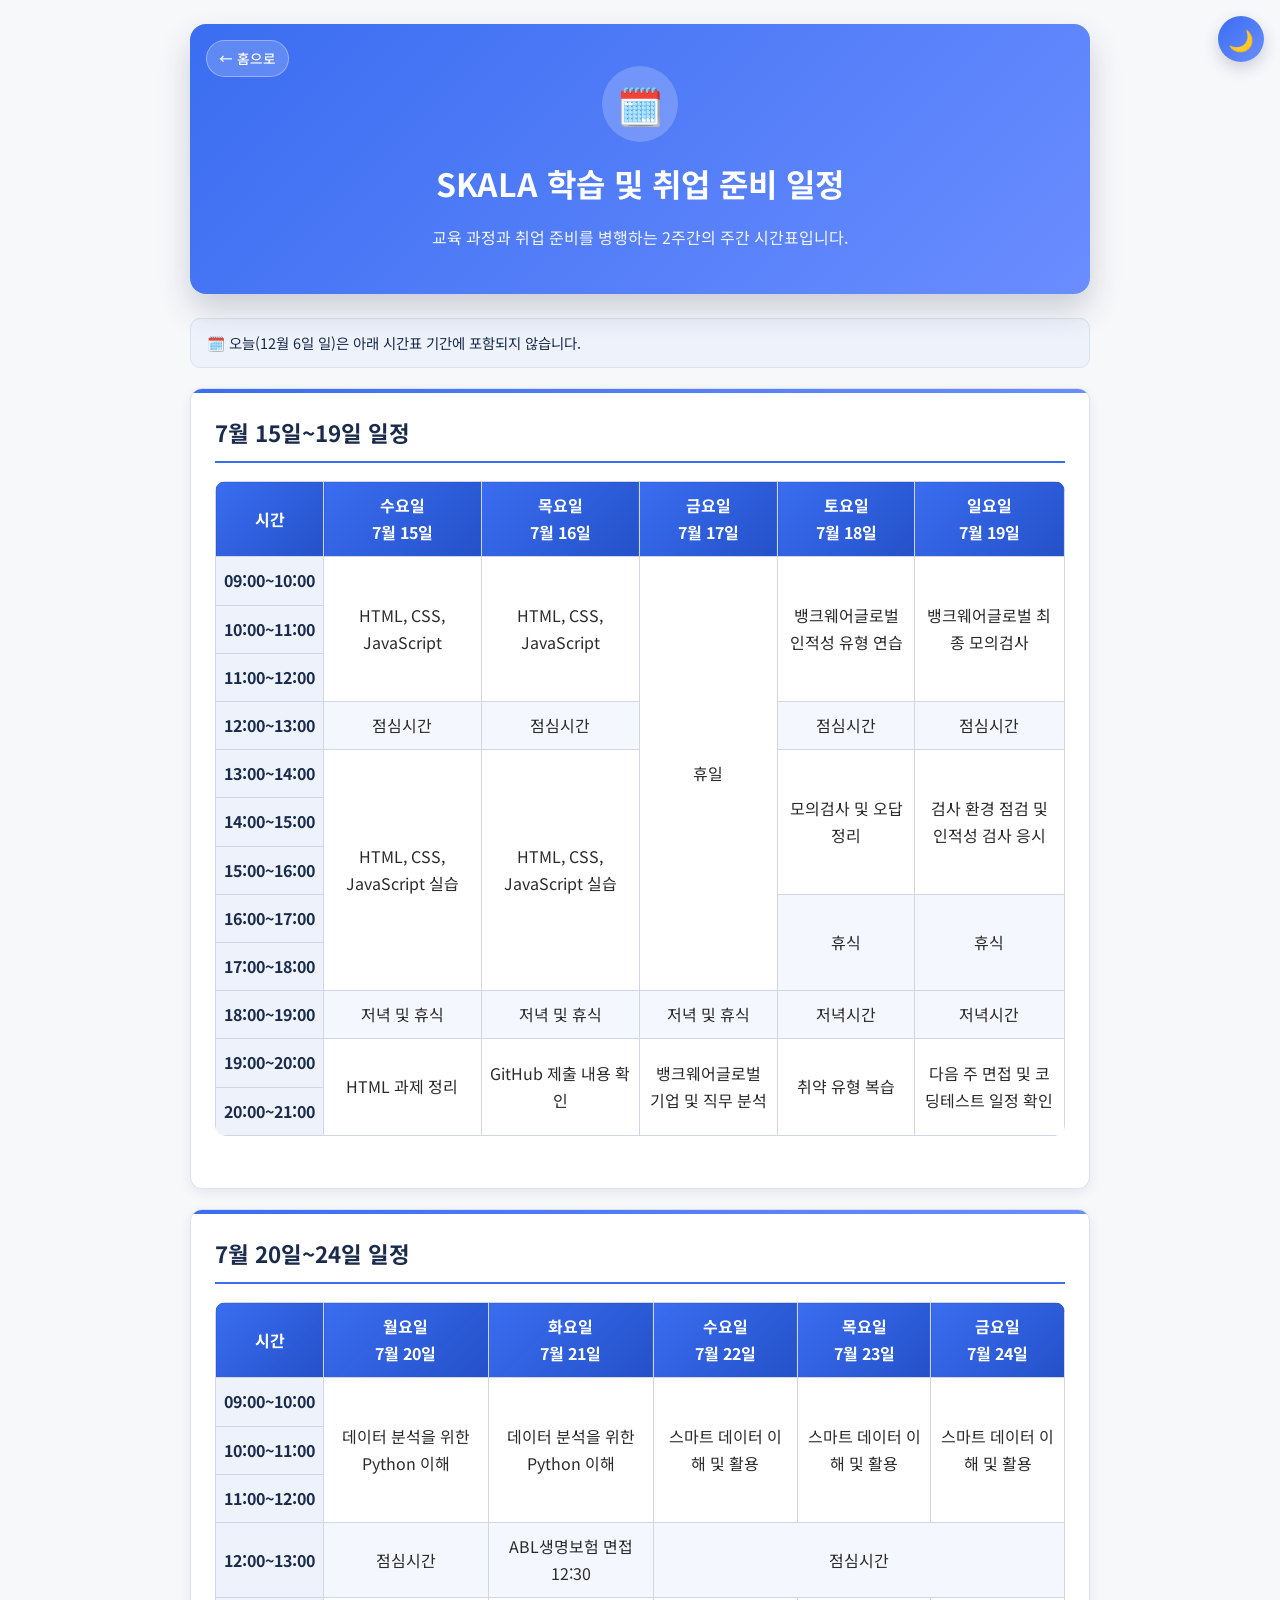
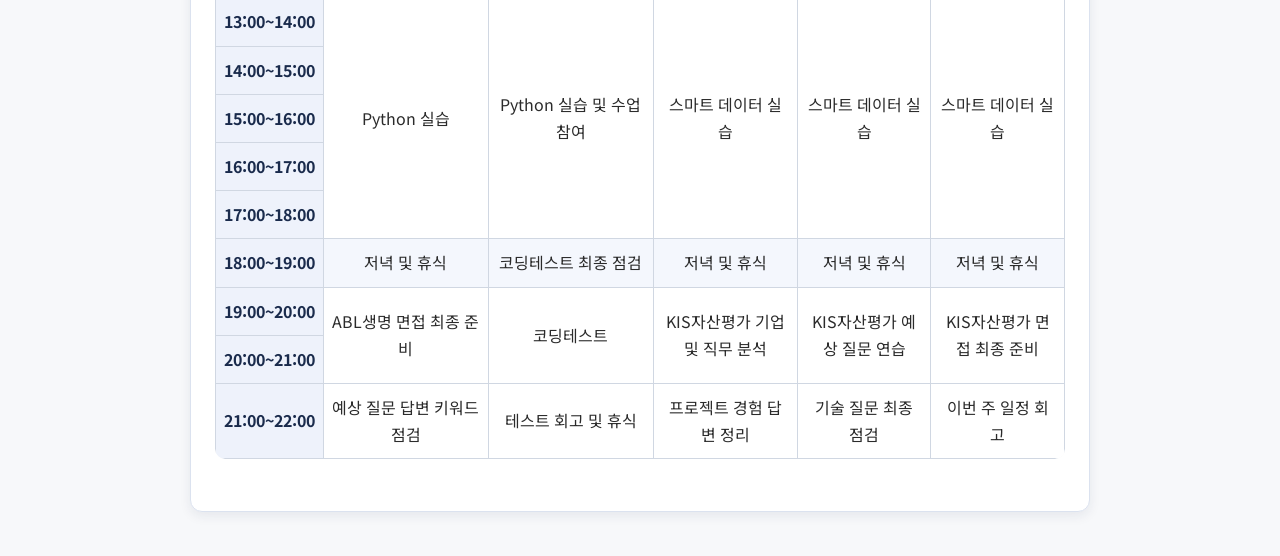
==== commit c20c8cfb: "style: 캘린더 아이콘을 특정 날짜 없는 아이콘으로 통일" ====
--- a/html/myClass.html
+++ b/html/myClass.html
@@ -21,7 +21,7 @@
   <div class="container">
   <header class="hero">
     <a href="index.html" class="home-link">← 홈으로</a>
-    <div class="hero-icon">📅</div>
+    <div class="hero-icon">🗓️</div>
     <h1>SKALA 학습 및 취업 준비 일정</h1>
     <p>교육 과정과 취업 준비를 병행하는 2주간의 주간 시간표입니다.</p>
   </header>
--- a/css/style.css
+++ b/css/style.css
@@ -1447,6 +1447,104 @@
   }
 }
 
+/* ===== 오늘 일정 (index.html) ===== */
+.today-schedule-day {
+  margin: 0 0 14px;
+  font-weight: 700;
+  color: var(--color-primary);
+}
+
+.today-schedule {
+  list-style: none;
+  margin: 0;
+  padding: 0;
+  display: flex;
+  flex-direction: column;
+  gap: 8px;
+}
+
+.today-schedule li {
+  display: flex;
+  align-items: baseline;
+  gap: 14px;
+  padding: 10px 14px;
+  border-radius: 10px;
+  background-color: var(--color-aside-bg);
+  border: 1px solid var(--color-border);
+}
+
+.today-schedule .ts-time {
+  flex: 0 0 auto;
+  min-width: 92px;
+  font-weight: 700;
+  font-size: 0.9rem;
+  color: var(--color-heading-accent);
+  font-variant-numeric: tabular-nums;
+}
+
+.today-schedule .ts-icon {
+  flex: 0 0 auto;
+  font-size: 1.05rem;
+  line-height: 1;
+}
+
+.today-schedule .ts-act {
+  flex: 1;
+}
+
+.today-schedule .ts-empty {
+  justify-content: center;
+  color: var(--color-text-muted);
+}
+
+/* 지금 진행 중인 일정 강조 */
+.today-schedule li.is-now {
+  background-color: var(--color-row-hover);
+  border-color: var(--color-primary);
+  box-shadow: 0 0 0 1px var(--color-primary) inset;
+}
+
+.ts-now-badge {
+  flex: 0 0 auto;
+  align-self: center;
+  display: inline-flex;
+  align-items: center;
+  gap: 5px;
+  padding: 3px 10px;
+  border-radius: 999px;
+  font-size: 0.72rem;
+  font-weight: 700;
+  line-height: 1;
+  color: #ffffff;
+  background: linear-gradient(135deg, var(--color-primary), var(--color-primary-dark));
+}
+
+.ts-now-badge::before {
+  content: "";
+  width: 6px;
+  height: 6px;
+  border-radius: 50%;
+  background-color: #ffffff;
+  animation: nowPulse 1.4s ease-in-out infinite;
+}
+
+@keyframes nowPulse {
+  0%, 100% { opacity: 1; transform: scale(1); }
+  50% { opacity: 0.4; transform: scale(0.7); }
+}
+
+@media (prefers-reduced-motion: reduce) {
+  .ts-now-badge::before {
+    animation: none;
+  }
+}
+
+.today-schedule-more {
+  margin: 14px 0 0;
+  text-align: right;
+  font-size: 0.9rem;
+}
+
 /* ===== 실시간 정보 위젯 ===== */
 .live-header {
   display: flex;
@@ -1493,6 +1591,65 @@
   }
 }
 
+/* 날씨 조회: 도시 선택 + 내 위치 버튼 (세로 배치) */
+.weather-controls {
+  display: flex;
+  flex-direction: column;
+  gap: 8px;
+  margin-top: 6px;
+}
+
+.weather-controls select {
+  width: 100%;
+  max-width: none;
+  margin-top: 0;
+}
+
+.my-location-btn {
+  display: flex;
+  align-items: center;
+  justify-content: center;
+  gap: 7px;
+  width: 100%;
+  padding: 10px 14px;
+  font-size: 0.9rem;
+}
+
+.my-location-btn .pin {
+  display: inline-block;
+}
+
+.my-location-btn:hover:not(:disabled) .pin {
+  animation: pinBounce 0.6s ease;
+}
+
+.my-location-btn:disabled {
+  cursor: progress;
+  opacity: 0.85;
+}
+
+.my-location-btn.locating .pin {
+  animation: pinPulse 1s ease-in-out infinite;
+}
+
+@keyframes pinBounce {
+  0%, 100% { transform: translateY(0); }
+  30% { transform: translateY(-5px); }
+  60% { transform: translateY(-2px); }
+}
+
+@keyframes pinPulse {
+  0%, 100% { transform: scale(1); opacity: 1; }
+  50% { transform: scale(1.25); opacity: 0.6; }
+}
+
+@media (prefers-reduced-motion: reduce) {
+  .my-location-btn:hover:not(:disabled) .pin,
+  .my-location-btn.locating .pin {
+    animation: none;
+  }
+}
+
 .info-city {
   margin: 0 0 10px;
   font-weight: 700;
